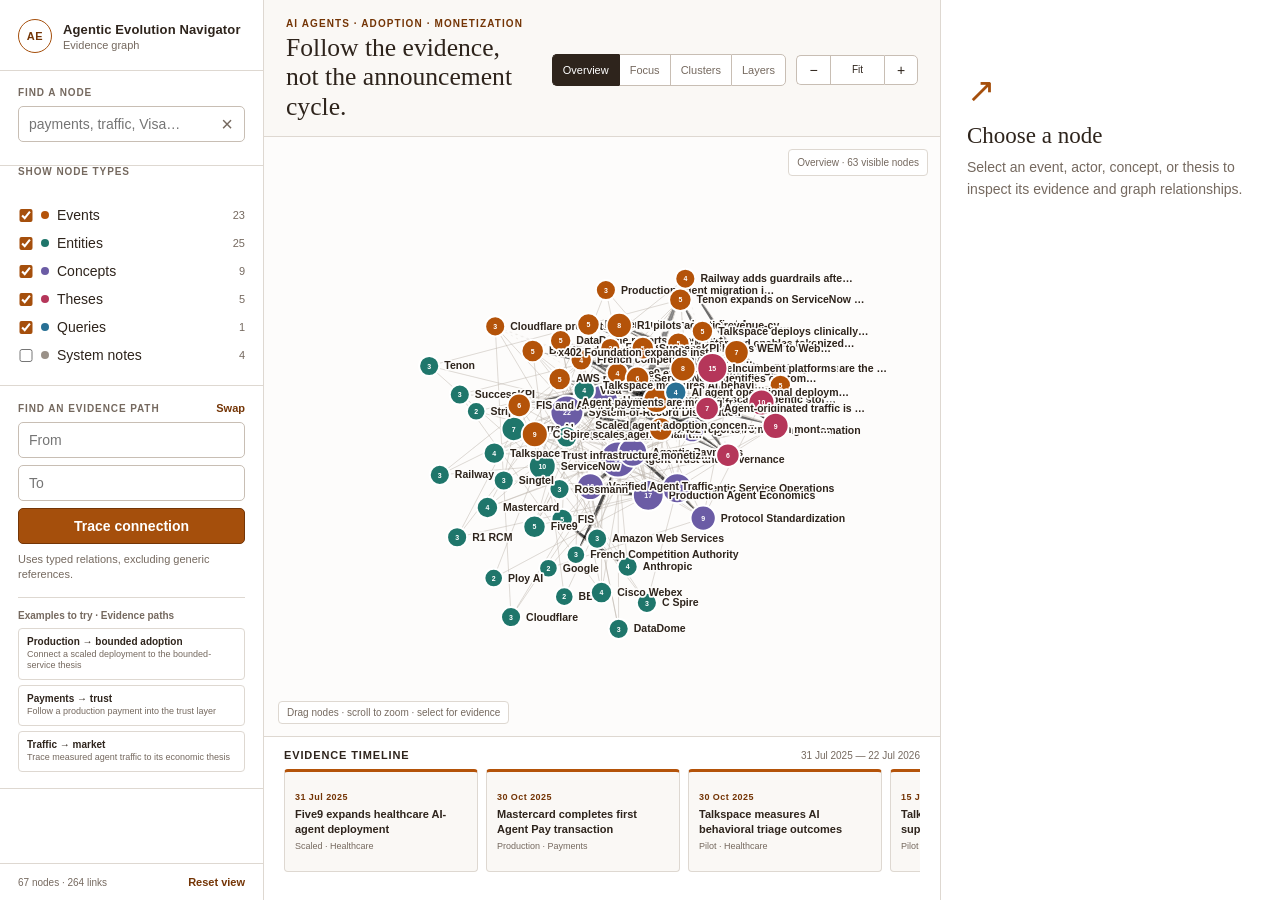
==== docs/index.html @ eee33705 "Fix graph navigation and layout guidance" ====
<!doctype html>
<html lang="en">
  <head>
    <meta charset="utf-8">
    <meta name="viewport" content="width=device-width, initial-scale=1">
    <meta name="description" content="Explore evidence, actors, use cases, and theses shaping the AI-agent economy.">
    <title>Agentic Evolution Navigator</title>
    <link rel="icon" href="data:image/svg+xml,%3Csvg xmlns='http://www.w3.org/2000/svg' viewBox='0 0 64 64'%3E%3Ccircle cx='32' cy='32' r='27' fill='%23faf8f5' stroke='%23a54f0c' stroke-width='4'/%3E%3Cpath d='M18 39 30 17h4l12 22h-7l-2-5H27l-2 5Zm12-11h5l-2.5-6Z' fill='%23743506'/%3E%3C/svg%3E">
    <link rel="stylesheet" href="styles.css?v=20260722-interactions">
  </head>
  <body>
    <a class="skip-link" href="#graph-panel">Skip to graph</a>
    <div class="app-shell">
      <aside class="sidebar" aria-label="Graph controls">
        <header class="brand">
          <div class="brand-mark" aria-hidden="true">AE</div>
          <div>
            <strong>Agentic Evolution Navigator</strong>
            <span>Evidence graph</span>
          </div>
        </header>

        <div class="control-block">
          <label for="search">Find a node</label>
          <div class="search-row">
            <input id="search" type="search" placeholder="payments, traffic, Visa…" autocomplete="off">
            <button id="clear-search" class="icon-button" type="button" aria-label="Clear search">×</button>
          </div>
          <div id="search-results" class="search-results" aria-live="polite"></div>
        </div>

        <fieldset class="control-block filter-list">
          <legend>Show node types</legend>
          <label><input type="checkbox" value="event" checked><span class="dot event"></span>Events <em id="count-event">0</em></label>
          <label><input type="checkbox" value="entity" checked><span class="dot entity"></span>Entities <em id="count-entity">0</em></label>
          <label><input type="checkbox" value="concept" checked><span class="dot concept"></span>Concepts <em id="count-concept">0</em></label>
          <label><input type="checkbox" value="thesis" checked><span class="dot thesis"></span>Theses <em id="count-thesis">0</em></label>
          <label><input type="checkbox" value="query" checked><span class="dot query"></span>Queries <em id="count-query">0</em></label>
          <label><input type="checkbox" value="index" checked><span class="dot index"></span>Indexes <em id="count-index">0</em></label>
          <label><input type="checkbox" value="system"><span class="dot system"></span>System notes <em id="count-system">0</em></label>
        </fieldset>

        <div class="control-block path-controls">
          <div class="label-row">
            <span>Find an evidence path</span>
            <button id="swap-path" class="text-button" type="button">Swap</button>
          </div>
          <label class="sr-only" for="path-from">Path from</label>
          <input id="path-from" list="node-titles" placeholder="From">
          <label class="sr-only" for="path-to">Path to</label>
          <input id="path-to" list="node-titles" placeholder="To">
          <datalist id="node-titles"></datalist>
          <button id="find-path" class="primary-button" type="button">Trace connection</button>
          <p id="path-status" class="status-text" aria-live="polite">Uses typed relations, excluding generic references.</p>

          <div id="view-examples" class="example-paths" aria-label="Examples for the current graph view"></div>
        </div>

        <footer class="sidebar-footer">
          <span id="graph-stats">Loading graph…</span>
          <button id="reset-view" class="text-button" type="button">Reset view</button>
        </footer>
      </aside>

      <main id="graph-panel" class="graph-panel" tabindex="-1">
        <div class="graph-toolbar">
          <div>
            <p class="eyebrow">AI agents · adoption · monetization</p>
            <h1>Follow the evidence, not the announcement cycle.</h1>
          </div>
          <div class="display-controls">
            <div id="view-switcher" class="view-switcher" role="group" aria-label="Graph view">
              <button type="button" data-view="overview" aria-pressed="true">Overview</button>
              <button type="button" data-view="focus" aria-pressed="false">Focus</button>
              <button type="button" data-view="clusters" aria-pressed="false">Clusters</button>
              <button type="button" data-view="layers" aria-pressed="false">Layers</button>
            </div>
            <div class="toolbar-actions" aria-label="Graph zoom controls">
              <button id="zoom-out" class="tool-button" type="button" aria-label="Zoom out">−</button>
              <button id="zoom-reset" class="tool-button" type="button" aria-label="Fit visible graph">Fit</button>
              <button id="zoom-in" class="tool-button" type="button" aria-label="Zoom in">+</button>
            </div>
          </div>
        </div>

        <section class="canvas-wrap" aria-label="Interactive knowledge graph">
          <svg id="graph" role="group" aria-label="Interactive knowledge graph of AI-agent economy events and ideas">
            <g id="viewport">
              <g id="layout-guides" aria-hidden="true"></g>
              <g id="edges"></g>
              <g id="edge-labels" aria-hidden="true"></g>
              <g id="nodes"></g>
            </g>
          </svg>
          <div id="focus-controls" class="focus-controls" hidden>
            <button id="focus-back" type="button" disabled>Back</button>
            <div class="hop-switcher" role="group" aria-label="Focus depth">
              <button type="button" data-hops="1" aria-pressed="false">1 hop</button>
              <button type="button" data-hops="2" aria-pressed="true">2 hops</button>
            </div>
            <span id="focus-status" aria-live="polite"></span>
          </div>
          <div id="view-status" class="view-status" aria-live="polite">Overview · all visible nodes</div>
          <div id="empty-state" class="empty-state" hidden>No nodes match the current filters.</div>
          <div id="graph-key" class="graph-key">Drag nodes · scroll to zoom · select for evidence</div>
        </section>

        <section class="timeline" aria-labelledby="timeline-title">
          <div class="timeline-heading">
            <h2 id="timeline-title">Evidence timeline</h2>
            <span id="timeline-range"></span>
          </div>
          <div id="timeline-items" class="timeline-items"></div>
        </section>
      </main>

      <aside id="detail-panel" class="detail-panel" aria-label="Selected node details">
        <div id="detail-empty" class="detail-empty">
          <span class="detail-symbol" aria-hidden="true">↗</span>
          <h2>Choose a node</h2>
          <p>Select an event, actor, concept, or thesis to inspect its evidence and graph relationships.</p>
        </div>
        <article id="detail-content" hidden></article>
      </aside>
    </div>
    <script src="graph-layouts.js?v=20260722-interactions"></script>
    <script src="app.js?v=20260722-interactions"></script>
  </body>
</html>
---- docs/styles.css ----
:root {
  color-scheme: light;
  --paper: #faf8f5;
  --surface: #ffffff;
  --ink: #2e241c;
  --muted: #75695f;
  --line: #ded8d1;
  --line-strong: #c8beb4;
  --primary: #a54f0c;
  --primary-dark: #743506;
  --event: #b45309;
  --entity: #1f766b;
  --concept: #6b5ca5;
  --thesis: #b5365a;
  --index: #536271;
  --system: #9a9188;
  --query: #287095;
  --focus: #0c7c6d;
  --sidebar: 264px;
  --detail: 340px;
}

* { box-sizing: border-box; }

html, body { height: 100%; }

body {
  margin: 0;
  overflow: hidden;
  background: var(--paper);
  color: var(--ink);
  font-family: "Avenir Next", "Helvetica Neue", Helvetica, sans-serif;
  font-size: 14px;
}

button, input { font: inherit; }

button { color: inherit; }

button:focus-visible, input:focus-visible, [tabindex]:focus-visible {
  outline: 2px solid var(--focus);
  outline-offset: 2px;
}

.skip-link {
  position: fixed;
  left: 12px;
  top: -60px;
  z-index: 20;
  padding: 8px 12px;
  background: var(--ink);
  color: white;
}

.skip-link:focus { top: 12px; }

.app-shell {
  display: grid;
  grid-template-columns: var(--sidebar) minmax(440px, 1fr) var(--detail);
  height: 100vh;
}

.sidebar, .detail-panel {
  min-height: 0;
  background: var(--surface);
  z-index: 2;
}

.sidebar {
  display: flex;
  flex-direction: column;
  overflow-y: auto;
  border-right: 1px solid var(--line);
}

.brand {
  display: flex;
  gap: 11px;
  align-items: center;
  padding: 19px 18px 17px;
  border-bottom: 1px solid var(--line);
}

.brand-mark {
  display: grid;
  place-items: center;
  width: 34px;
  height: 34px;
  border: 1px solid var(--primary);
  border-radius: 50%;
  color: var(--primary-dark);
  font-size: 11px;
  font-weight: 700;
  letter-spacing: .06em;
}

.brand strong, .brand span { display: block; }
.brand strong { font-size: 13px; letter-spacing: .01em; }
.brand span { margin-top: 2px; color: var(--muted); font-size: 11px; }

.control-block {
  padding: 16px 18px;
  border: 0;
  border-bottom: 1px solid var(--line);
  margin: 0;
}

.control-block > label:first-child,
.control-block legend,
.label-row > span {
  display: block;
  padding: 0;
  margin-bottom: 8px;
  color: var(--muted);
  font-size: 10px;
  font-weight: 700;
  letter-spacing: .09em;
  text-transform: uppercase;
}

.search-row { display: flex; position: relative; }

input[type="search"], .path-controls input {
  width: 100%;
  border: 1px solid var(--line-strong);
  border-radius: 5px;
  background: #fff;
  color: var(--ink);
  padding: 9px 34px 9px 10px;
}

.path-controls input { margin-bottom: 7px; padding-right: 10px; }

.icon-button {
  position: absolute;
  right: 2px;
  top: 2px;
  width: 32px;
  height: 32px;
  border: 0;
  background: transparent;
  color: var(--muted);
  font-size: 20px;
  cursor: pointer;
}

.search-results {
  max-height: 142px;
  overflow: auto;
  margin-top: 7px;
}

.search-result {
  display: block;
  width: 100%;
  padding: 7px 6px;
  border: 0;
  border-bottom: 1px solid #eee9e3;
  background: transparent;
  text-align: left;
  cursor: pointer;
}

.search-result:hover { background: var(--paper); }
.search-result small { display: block; margin-top: 1px; color: var(--muted); text-transform: capitalize; }

.filter-list label {
  display: grid;
  grid-template-columns: 16px 9px 1fr auto;
  gap: 7px;
  align-items: center;
  padding: 6px 0;
  cursor: pointer;
}

.filter-list label[hidden] { display: none; }

.filter-list input { margin: 0; accent-color: var(--primary); }
.filter-list em { color: var(--muted); font-size: 11px; font-style: normal; }

.dot { width: 8px; height: 8px; border-radius: 50%; }
.dot.event { background: var(--event); }
.dot.entity { background: var(--entity); }
.dot.concept { background: var(--concept); }
.dot.thesis { background: var(--thesis); }
.dot.index { background: var(--index); }
.dot.system { background: var(--system); }
.dot.query { background: var(--query); }

.label-row { display: flex; align-items: baseline; justify-content: space-between; }
.label-row > span { margin-bottom: 8px; }

.text-button {
  padding: 0;
  border: 0;
  background: transparent;
  color: var(--primary-dark);
  font-size: 11px;
  font-weight: 600;
  cursor: pointer;
}

.primary-button {
  width: 100%;
  border: 1px solid var(--primary-dark);
  border-radius: 5px;
  background: var(--primary);
  color: #fff;
  padding: 9px 12px;
  font-weight: 650;
  cursor: pointer;
}

.primary-button:hover { background: var(--primary-dark); }
.status-text { margin: 8px 0 0; color: var(--muted); font-size: 11px; line-height: 1.4; }

.example-paths {
  display: grid;
  gap: 5px;
  margin-top: 14px;
  padding-top: 12px;
  border-top: 1px solid var(--line);
}

.example-paths > p {
  margin: 0 0 2px;
  color: var(--muted);
  font-size: 10px;
  font-weight: 600;
}

.example-paths button {
  padding: 7px 8px;
  border: 1px solid var(--line);
  border-radius: 4px;
  background: var(--surface);
  text-align: left;
  cursor: pointer;
}

.example-paths button:hover { border-color: var(--primary); background: #fffaf4; }
.example-paths strong { display: block; font-size: 10px; }
.example-description { display: block; margin-top: 2px; color: var(--muted); font-size: 9px; line-height: 1.3; }

.sidebar-footer {
  display: flex;
  justify-content: space-between;
  align-items: center;
  gap: 8px;
  margin-top: auto;
  padding: 12px 18px;
  border-top: 1px solid var(--line);
  color: var(--muted);
  font-size: 10px;
}

.graph-panel {
  display: grid;
  grid-template-rows: auto minmax(0, 1fr) 164px;
  min-width: 0;
  min-height: 0;
}

.graph-toolbar {
  display: flex;
  justify-content: space-between;
  align-items: center;
  gap: 20px;
  padding: 18px 22px 15px;
  border-bottom: 1px solid var(--line);
  background: var(--paper);
}

.eyebrow {
  margin: 0 0 4px;
  color: var(--primary-dark);
  font-size: 10px;
  font-weight: 700;
  letter-spacing: .11em;
  text-transform: uppercase;
}

h1 { margin: 0; font-family: Georgia, "Times New Roman", serif; font-size: clamp(20px, 2vw, 29px); font-weight: 500; line-height: 1.15; }

.display-controls {
  display: flex;
  align-items: center;
  justify-content: flex-end;
  gap: 10px;
  flex-shrink: 0;
}

.view-switcher, .toolbar-actions, .hop-switcher {
  display: flex;
  flex-shrink: 0;
}

.view-switcher button, .hop-switcher button, .focus-controls > button {
  min-height: 32px;
  padding: 0 10px;
  border: 1px solid var(--line-strong);
  border-right: 0;
  background: var(--surface);
  color: var(--muted);
  font-size: 11px;
  cursor: pointer;
}

.view-switcher button:first-child, .hop-switcher button:first-child, .focus-controls > button:first-child {
  border-radius: 5px 0 0 5px;
}

.view-switcher button:last-child, .hop-switcher button:last-child, .focus-controls > button:last-child {
  border-right: 1px solid var(--line-strong);
  border-radius: 0 5px 5px 0;
}

.view-switcher button[aria-pressed="true"], .hop-switcher button[aria-pressed="true"] {
  background: var(--ink);
  border-color: var(--ink);
  color: #fff;
}

.view-switcher button[aria-pressed="true"] + button,
.hop-switcher button[aria-pressed="true"] + button {
  border-left-color: var(--ink);
}

.toolbar-actions { display: flex; flex-shrink: 0; }
.tool-button {
  min-width: 34px;
  height: 30px;
  border: 1px solid var(--line-strong);
  border-right: 0;
  background: var(--surface);
  cursor: pointer;
}
.tool-button:first-child { border-radius: 5px 0 0 5px; }
.tool-button:last-child { border-right: 1px solid var(--line-strong); border-radius: 0 5px 5px 0; }
#zoom-reset { min-width: 54px; font-size: 10px; }

.canvas-wrap { position: relative; min-height: 0; overflow: hidden; background: #fdfcfb; }

#graph { position: relative; width: 100%; height: 100%; cursor: grab; }
#graph:active { cursor: grabbing; }

.edge { stroke: #bdb5ac; stroke-width: 1; opacity: .47; vector-effect: non-scaling-stroke; }
.edge.reference { stroke-dasharray: 2 4; opacity: .18; }
.edge.path { stroke: var(--primary); stroke-width: 2.5; opacity: 1; }
.edge.focus-edge { stroke: #8d8176; stroke-width: 1.35; opacity: .78; }
.edge.focus-context-edge { opacity: .09; }
.edge.layer-edge { opacity: .07; }
.edge.layer-selected-edge { stroke: #8d8176; stroke-width: 1.4; opacity: .82; }
.edge.layer-context-edge { opacity: .045; }

.edge-label {
  display: none;
  fill: #65594f;
  font-size: calc(9px * var(--label-scale, 1));
  font-weight: 650;
  paint-order: stroke;
  stroke: #fdfcfb;
  stroke-linejoin: round;
  stroke-width: calc(4px * var(--label-scale, 1));
  text-anchor: middle;
  pointer-events: none;
}

.edge-label.visible { display: block; }

.node { cursor: pointer; }
.node circle { stroke: #fff; stroke-width: 2; vector-effect: non-scaling-stroke; transition: r .12s ease; }
.node:hover circle, .node.selected circle, .node:focus-visible circle { stroke: var(--ink); stroke-width: 2.5; }
.node.path circle { stroke: var(--primary-dark); stroke-width: 3; }
.node.dimmed { opacity: .15; }
.node.hidden, .edge.hidden { display: none; }
.node text { fill: var(--ink); font-size: 10px; font-weight: 600; paint-order: stroke; stroke: #fdfcfb; stroke-width: 3px; stroke-linejoin: round; pointer-events: auto; }
.node .node-title {
  font-size: calc(10.5px * var(--label-scale, 1));
  stroke-width: calc(3.5px * var(--label-scale, 1));
  pointer-events: bounding-box;
}
.node:hover .node-title, .node.selected .node-title, .node:focus-visible .node-title { font-weight: 750; }
.node.label-collapsed .node-title { display: none; }
.node.label-collapsed:hover .node-title,
.node.label-collapsed.label-peek .node-title,
.node.label-collapsed.selected .node-title,
.node.label-collapsed:focus-visible .node-title { display: block; }
.node .node-count {
  fill: #fff;
  font-size: 7px;
  font-weight: 750;
  stroke: none;
  text-anchor: middle;
  pointer-events: all;
}

.node.focus-hub circle { stroke: var(--ink); stroke-width: 3.5; }
.node.focus-level-2 { opacity: .9; }

.cluster-boundary {
  fill: #f7f3ee;
  fill-opacity: .64;
  stroke: #d9d0c7;
  stroke-dasharray: 3 5;
  stroke-width: 1;
  vector-effect: non-scaling-stroke;
}

.cluster-label, .layer-label {
  fill: #65594f;
  font-size: calc(10px * var(--label-scale, 1));
  font-weight: 700;
  text-anchor: middle;
  pointer-events: none;
}

.cluster-label-count {
  fill: var(--muted);
  font-size: calc(8px * var(--label-scale, 1));
  font-weight: 500;
}

.layer-rule {
  stroke: #ddd5cd;
  stroke-dasharray: 3 6;
  stroke-width: 1;
  vector-effect: non-scaling-stroke;
}

.focus-controls {
  position: absolute;
  top: 12px;
  left: 12px;
  z-index: 3;
  display: flex;
  align-items: center;
  gap: 8px;
  padding: 6px;
  border: 1px solid var(--line);
  border-radius: 5px;
  background: rgba(255,255,255,.94);
}

.focus-controls[hidden] { display: none; }
.focus-controls > button {
  border-right: 1px solid var(--line-strong);
  border-radius: 4px;
}
.focus-controls > button:disabled { cursor: default; opacity: .42; }
.focus-controls span { max-width: 310px; color: var(--muted); font-size: 10px; line-height: 1.3; }

.view-status {
  position: absolute;
  top: 12px;
  right: 12px;
  z-index: 2;
  max-width: 290px;
  padding: 6px 8px;
  border: 1px solid var(--line);
  border-radius: 4px;
  background: rgba(255,255,255,.9);
  color: var(--muted);
  font-size: 10px;
  line-height: 1.3;
  text-align: right;
}

.view-status[hidden] {
  display: none;
}

.graph-key {
  position: absolute;
  left: 14px;
  bottom: 12px;
  padding: 5px 8px;
  border: 1px solid var(--line);
  border-radius: 4px;
  background: rgba(255,255,255,.9);
  color: var(--muted);
  font-size: 10px;
}

.empty-state { position: absolute; inset: 0; display: grid; place-items: center; color: var(--muted); }
.empty-state[hidden] { display: none; }

.timeline { min-width: 0; padding: 12px 20px 15px; border-top: 1px solid var(--line); background: var(--surface); }
.timeline-heading { display: flex; justify-content: space-between; align-items: baseline; margin-bottom: 8px; }
.timeline h2 { margin: 0; font-size: 11px; letter-spacing: .08em; text-transform: uppercase; }
.timeline-heading span { color: var(--muted); font-size: 10px; }
.timeline-items { display: flex; gap: 8px; overflow-x: auto; padding-bottom: 6px; scroll-snap-type: x proximity; }
.timeline-item {
  flex: 0 0 194px;
  min-height: 103px;
  padding: 9px 10px;
  border: 1px solid var(--line);
  border-top: 3px solid var(--event);
  border-radius: 4px;
  background: var(--paper);
  text-align: left;
  cursor: pointer;
  scroll-snap-align: start;
}
.timeline-item:hover, .timeline-item.selected { border-color: var(--primary); background: #fffaf4; }
.timeline-item time { display: block; color: var(--primary-dark); font-size: 9px; font-weight: 700; letter-spacing: .05em; }
.timeline-item strong { display: block; margin-top: 5px; font-size: 11px; line-height: 1.3; }
.timeline-item span { display: block; margin-top: 5px; color: var(--muted); font-size: 9px; text-transform: capitalize; }

.detail-panel { overflow-y: auto; border-left: 1px solid var(--line); }
.detail-empty { padding: 70px 26px; }
.detail-symbol { color: var(--primary); font-family: Georgia, serif; font-size: 34px; }
.detail-empty h2 { margin: 13px 0 7px; font-family: Georgia, serif; font-size: 23px; font-weight: 500; }
.detail-empty p { margin: 0; color: var(--muted); line-height: 1.6; }

#detail-content { padding: 22px 23px 30px; }
.type-badge { display: inline-flex; align-items: center; gap: 6px; color: var(--muted); font-size: 10px; font-weight: 700; letter-spacing: .08em; text-transform: uppercase; }
.detail-title { margin: 10px 0 10px; font-family: Georgia, serif; font-size: 25px; font-weight: 500; line-height: 1.18; }
.connection-summary { margin: -3px 0 11px; color: var(--primary-dark); font-size: 10px; font-weight: 650; }
.detail-summary { margin: 0; color: #51473e; line-height: 1.62; }
.meta-grid { display: grid; grid-template-columns: 1fr 1fr; gap: 1px; margin: 18px 0; border: 1px solid var(--line); background: var(--line); }
.meta-item { min-width: 0; padding: 9px; background: var(--surface); }
.meta-item dt { color: var(--muted); font-size: 9px; letter-spacing: .06em; text-transform: uppercase; }
.meta-item dd { overflow-wrap: anywhere; margin: 3px 0 0; font-size: 11px; text-transform: capitalize; }
.detail-section { margin-top: 21px; }
.detail-section h3 { margin: 0 0 8px; font-size: 10px; letter-spacing: .09em; text-transform: uppercase; }
.relation-list, .evidence-list { margin: 0; padding: 0; list-style: none; }
.relation-list li { margin-bottom: 5px; }
.relation-button { width: 100%; padding: 7px 8px; border: 1px solid var(--line); border-radius: 4px; background: var(--paper); text-align: left; cursor: pointer; }
.relation-button:hover { border-color: var(--primary); }
.relation-button small { color: var(--muted); }
.evidence-list li { margin-bottom: 9px; }
.evidence-list a { color: var(--primary-dark); line-height: 1.4; text-decoration-thickness: 1px; text-underline-offset: 2px; }
.note-path { margin-top: 21px; padding-top: 12px; border-top: 1px solid var(--line); color: var(--muted); font-family: ui-monospace, SFMono-Regular, Menlo, monospace; font-size: 9px; overflow-wrap: anywhere; }

.sr-only { position: absolute !important; width: 1px; height: 1px; padding: 0; margin: -1px; overflow: hidden; clip: rect(0,0,0,0); white-space: nowrap; border: 0; }

@media (max-width: 1050px) {
  :root { --sidebar: 232px; --detail: 292px; }
  .control-block { padding-left: 14px; padding-right: 14px; }
  .brand { padding-left: 14px; }
  .graph-toolbar { align-items: flex-start; }
  .display-controls { flex-direction: column-reverse; align-items: flex-end; }
}

@media (max-width: 800px) {
  body { overflow: auto; }
  .app-shell { display: block; height: auto; }
  .sidebar { border-right: 0; }
  .brand { position: sticky; top: 0; z-index: 5; background: var(--surface); }
  .control-block { display: none; }
  .control-block:first-of-type { display: block; }
  .path-controls { display: block; }
  .sidebar-footer { margin: 0; }
  .graph-panel { grid-template-rows: auto 64vh 162px; }
  .graph-toolbar { align-items: flex-start; flex-direction: column; gap: 12px; }
  .graph-toolbar h1 { max-width: 500px; }
  .display-controls { width: 100%; flex-direction: row; align-items: center; justify-content: space-between; }
  .view-switcher { display: grid; grid-template-columns: 1fr 1fr; width: min(100%, 320px); }
  .view-switcher button { min-height: 44px; border: 1px solid var(--line-strong); border-radius: 0; }
  .view-switcher button:nth-child(1) { border-radius: 5px 0 0 0; }
  .view-switcher button:nth-child(2) { border-radius: 0 5px 0 0; }
  .view-switcher button:nth-child(3) { border-radius: 0 0 0 5px; }
  .view-switcher button:nth-child(4) { border-radius: 0 0 5px 0; }
  .toolbar-actions .tool-button { min-width: 44px; height: 44px; }
  .focus-controls { top: 10px; left: 10px; right: 10px; flex-wrap: wrap; }
  .focus-controls button { min-height: 40px; }
  .focus-controls span { flex: 1 0 100%; max-width: none; }
  .view-status { top: auto; right: 10px; bottom: 44px; max-width: 230px; }
  .detail-panel { min-height: 360px; border-left: 0; border-top: 1px solid var(--line); }
}

@media (max-width: 520px) {
  .display-controls { flex-direction: column; align-items: stretch; }
  .view-switcher { width: 100%; }
  .toolbar-actions { align-self: flex-end; }
}

@media (prefers-reduced-motion: reduce) {
  *, *::before, *::after { scroll-behavior: auto !important; transition: none !important; }
}
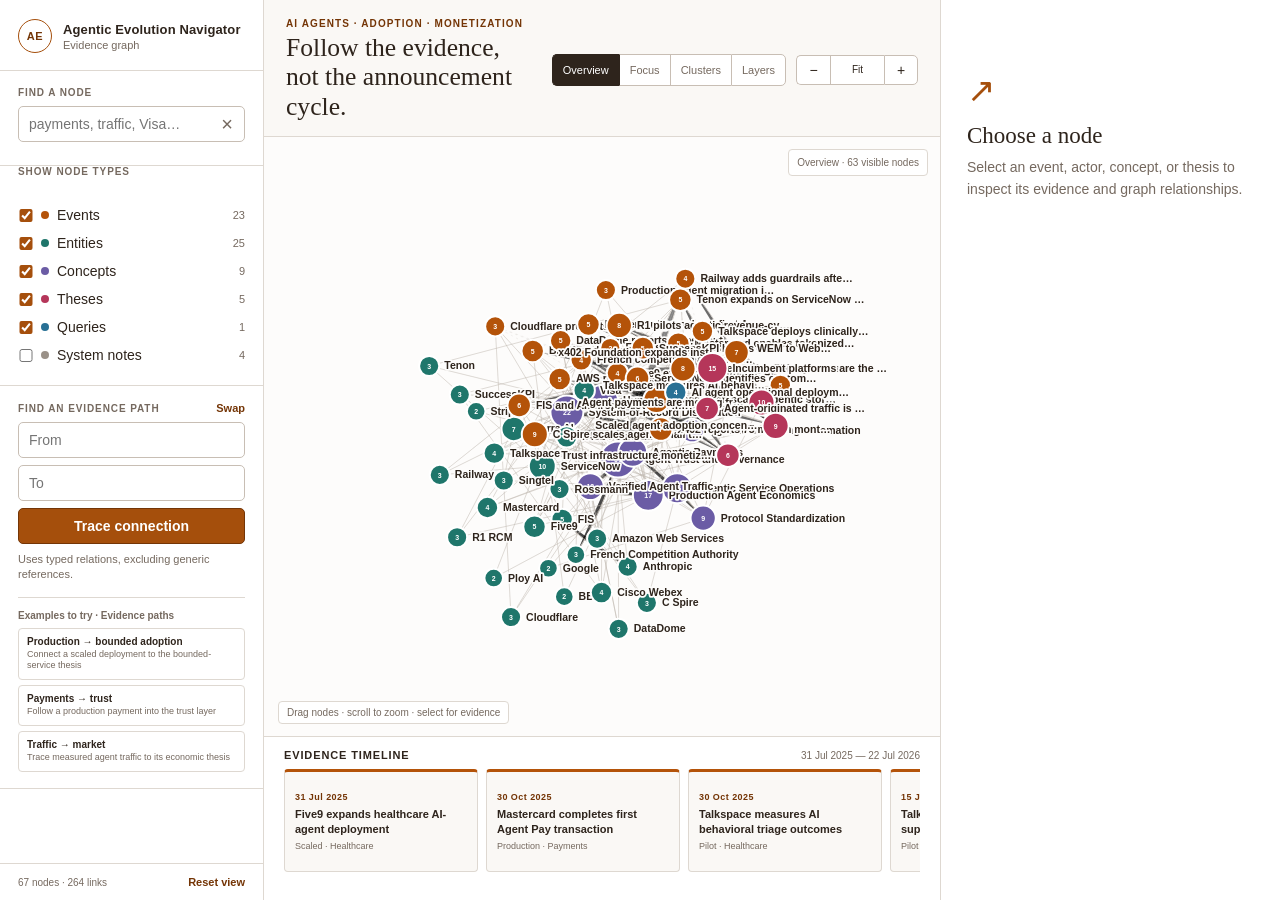
==== commit f4db117f: "Fix focus selection and path highlighting" ====
--- a/docs/index.html
+++ b/docs/index.html
@@ -6,7 +6,7 @@
     <meta name="description" content="Explore evidence, actors, use cases, and theses shaping the AI-agent economy.">
     <title>Agentic Evolution Navigator</title>
     <link rel="icon" href="data:image/svg+xml,%3Csvg xmlns='http://www.w3.org/2000/svg' viewBox='0 0 64 64'%3E%3Ccircle cx='32' cy='32' r='27' fill='%23faf8f5' stroke='%23a54f0c' stroke-width='4'/%3E%3Cpath d='M18 39 30 17h4l12 22h-7l-2-5H27l-2 5Zm12-11h5l-2.5-6Z' fill='%23743506'/%3E%3C/svg%3E">
-    <link rel="stylesheet" href="styles.css?v=20260722-interactions">
+    <link rel="stylesheet" href="styles.css?v=20260722-path-focus">
   </head>
   <body>
     <a class="skip-link" href="#graph-panel">Skip to graph</a>
@@ -123,7 +123,7 @@
         <article id="detail-content" hidden></article>
       </aside>
     </div>
-    <script src="graph-layouts.js?v=20260722-interactions"></script>
-    <script src="app.js?v=20260722-interactions"></script>
+    <script src="graph-layouts.js?v=20260722-path-focus"></script>
+    <script src="app.js?v=20260722-path-focus"></script>
   </body>
 </html>
--- a/docs/styles.css
+++ b/docs/styles.css
@@ -347,6 +347,7 @@
 .edge { stroke: #bdb5ac; stroke-width: 1; opacity: .47; vector-effect: non-scaling-stroke; }
 .edge.reference { stroke-dasharray: 2 4; opacity: .18; }
 .edge.path { stroke: var(--primary); stroke-width: 2.5; opacity: 1; }
+.edge.dimmed { opacity: .025 !important; }
 .edge.focus-edge { stroke: #8d8176; stroke-width: 1.35; opacity: .78; }
 .edge.focus-context-edge { opacity: .09; }
 .edge.layer-edge { opacity: .07; }
@@ -367,6 +368,7 @@
 }
 
 .edge-label.visible { display: block; }
+.edge-label.dimmed { opacity: .08; }
 
 .node { cursor: pointer; }
 .node circle { stroke: #fff; stroke-width: 2; vector-effect: non-scaling-stroke; transition: r .12s ease; }
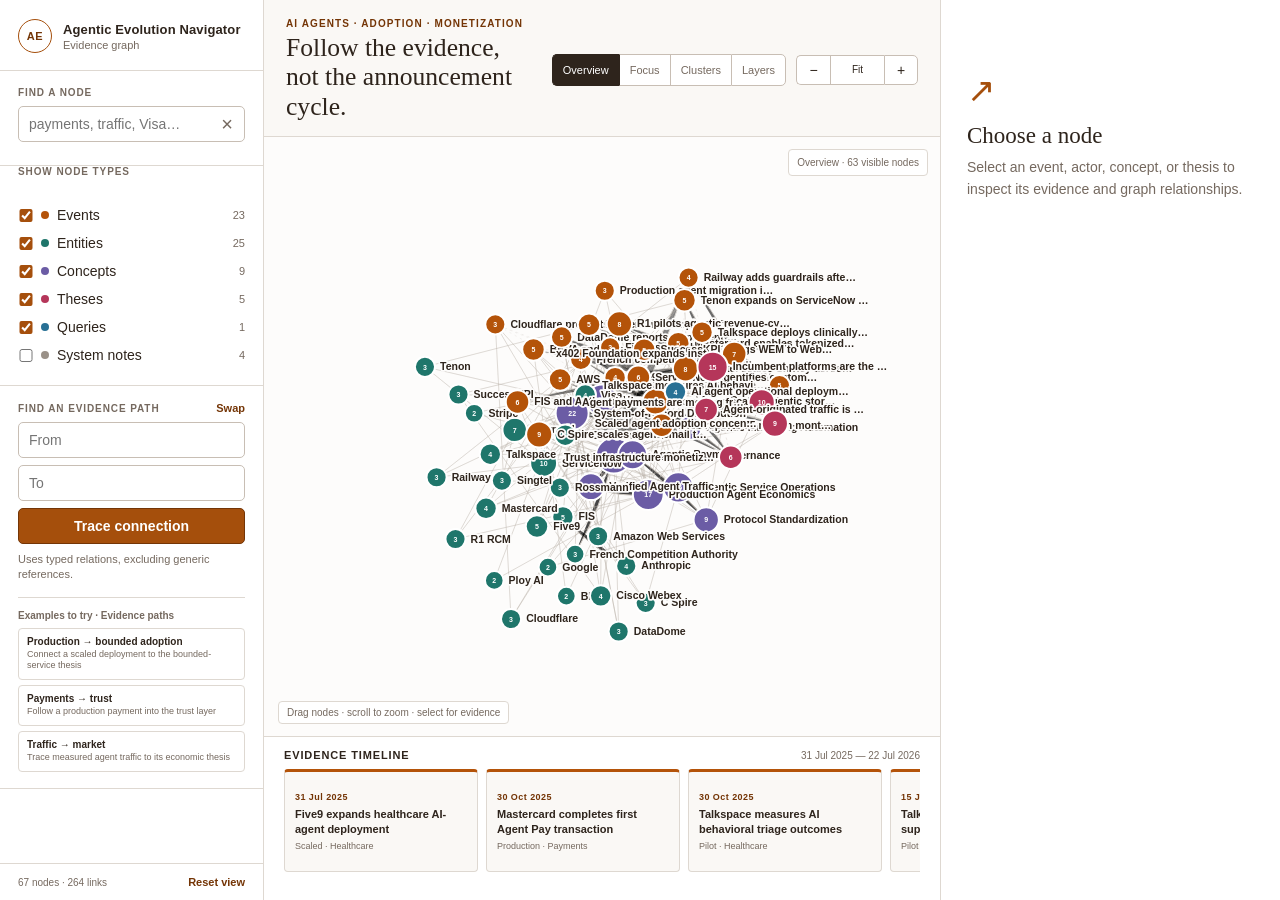
==== commit 48436764: "Refactor graph interaction hot paths" ====
--- a/docs/index.html
+++ b/docs/index.html
@@ -6,7 +6,7 @@
     <meta name="description" content="Explore evidence, actors, use cases, and theses shaping the AI-agent economy.">
     <title>Agentic Evolution Navigator</title>
     <link rel="icon" href="data:image/svg+xml,%3Csvg xmlns='http://www.w3.org/2000/svg' viewBox='0 0 64 64'%3E%3Ccircle cx='32' cy='32' r='27' fill='%23faf8f5' stroke='%23a54f0c' stroke-width='4'/%3E%3Cpath d='M18 39 30 17h4l12 22h-7l-2-5H27l-2 5Zm12-11h5l-2.5-6Z' fill='%23743506'/%3E%3C/svg%3E">
-    <link rel="stylesheet" href="styles.css?v=20260722-path-focus">
+    <link rel="stylesheet" href="styles.css?v=20260722-refactor">
   </head>
   <body>
     <a class="skip-link" href="#graph-panel">Skip to graph</a>
@@ -123,7 +123,7 @@
         <article id="detail-content" hidden></article>
       </aside>
     </div>
-    <script src="graph-layouts.js?v=20260722-path-focus"></script>
-    <script src="app.js?v=20260722-path-focus"></script>
+    <script src="graph-layouts.js?v=20260722-refactor"></script>
+    <script src="app.js?v=20260722-refactor"></script>
   </body>
 </html>
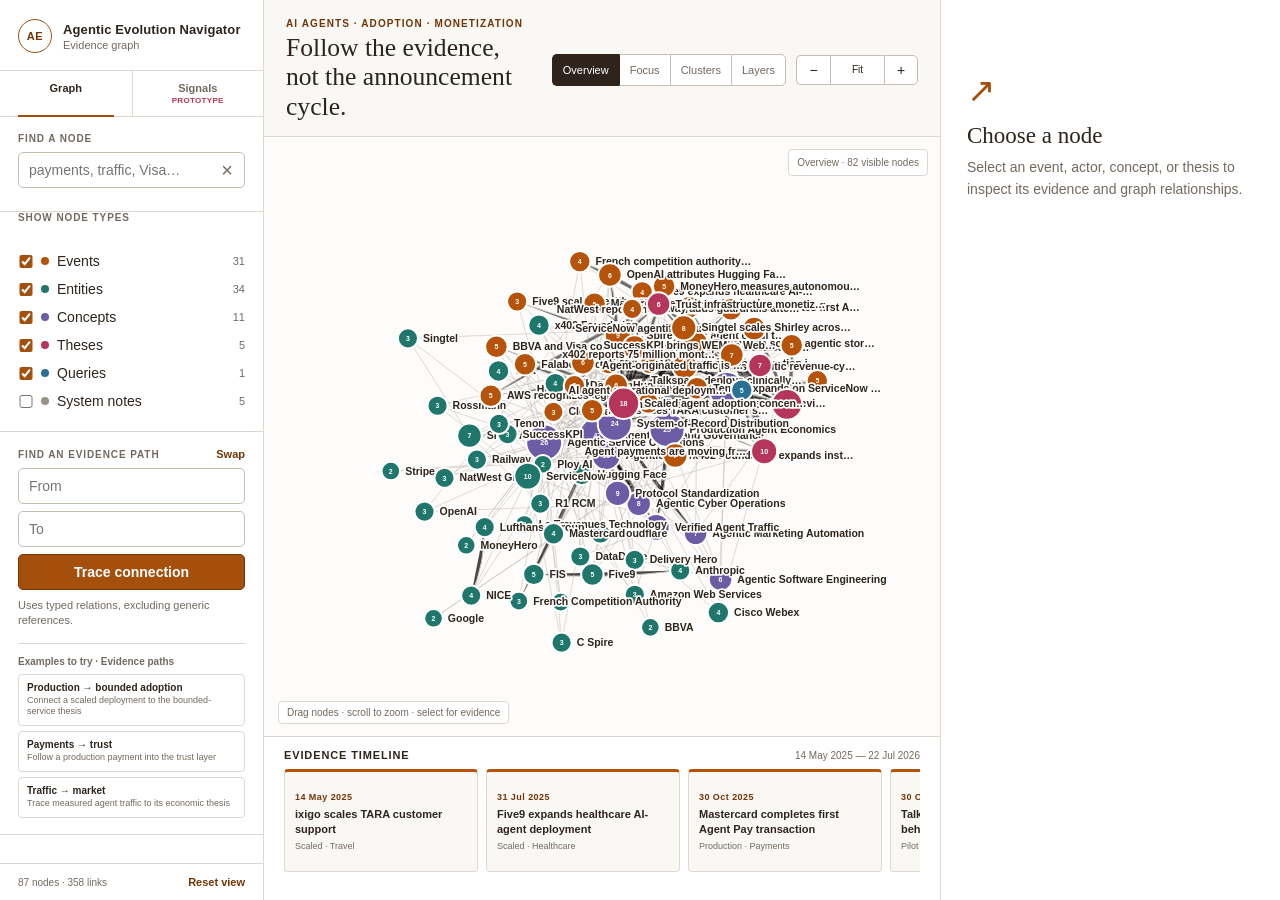
==== commit df4bb350: "Add agentic traffic Signals prototype" ====
--- a/docs/index.html
+++ b/docs/index.html
@@ -6,7 +6,7 @@
     <meta name="description" content="Explore evidence, actors, use cases, and theses shaping the AI-agent economy.">
     <title>Agentic Evolution Navigator</title>
     <link rel="icon" href="data:image/svg+xml,%3Csvg xmlns='http://www.w3.org/2000/svg' viewBox='0 0 64 64'%3E%3Ccircle cx='32' cy='32' r='27' fill='%23faf8f5' stroke='%23a54f0c' stroke-width='4'/%3E%3Cpath d='M18 39 30 17h4l12 22h-7l-2-5H27l-2 5Zm12-11h5l-2.5-6Z' fill='%23743506'/%3E%3C/svg%3E">
-    <link rel="stylesheet" href="styles.css?v=20260722-refactor">
+    <link rel="stylesheet" href="styles.css?v=20260724-signals">
   </head>
   <body>
     <a class="skip-link" href="#graph-panel">Skip to graph</a>
@@ -19,6 +19,11 @@
             <span>Evidence graph</span>
           </div>
         </header>
+
+        <nav class="site-nav" aria-label="Navigator views">
+          <a href="./" aria-current="page">Graph</a>
+          <a href="signals/">Signals <span>Prototype</span></a>
+        </nav>
 
         <div class="control-block">
           <label for="search">Find a node</label>
@@ -124,6 +129,6 @@
       </aside>
     </div>
     <script src="graph-layouts.js?v=20260722-refactor"></script>
-    <script src="app.js?v=20260722-refactor"></script>
+    <script src="app.js?v=20260724-signals"></script>
   </body>
 </html>
--- a/docs/styles.css
+++ b/docs/styles.css
@@ -98,6 +98,44 @@
 .brand strong { font-size: 13px; letter-spacing: .01em; }
 .brand span { margin-top: 2px; color: var(--muted); font-size: 11px; }
 
+.site-nav {
+  display: grid;
+  grid-template-columns: 1fr 1fr;
+  border-bottom: 1px solid var(--line);
+}
+
+.site-nav a {
+  position: relative;
+  padding: 11px 18px;
+  color: var(--muted);
+  font-size: 11px;
+  font-weight: 650;
+  text-align: center;
+  text-decoration: none;
+}
+
+.site-nav a + a { border-left: 1px solid var(--line); }
+.site-nav a:hover { background: var(--paper); color: var(--ink); }
+.site-nav a[aria-current="page"] { color: var(--ink); }
+.site-nav a[aria-current="page"]::after {
+  position: absolute;
+  right: 18px;
+  bottom: -1px;
+  left: 18px;
+  height: 2px;
+  background: var(--primary);
+  content: "";
+}
+.site-nav span {
+  display: block;
+  margin-top: 2px;
+  color: var(--thesis);
+  font-size: 8px;
+  font-weight: 700;
+  letter-spacing: .04em;
+  text-transform: uppercase;
+}
+
 .control-block {
   padding: 16px 18px;
   border: 0;
@@ -550,6 +588,7 @@
   .app-shell { display: block; height: auto; }
   .sidebar { border-right: 0; }
   .brand { position: sticky; top: 0; z-index: 5; background: var(--surface); }
+  .site-nav { position: sticky; top: 71px; z-index: 5; background: var(--surface); }
   .control-block { display: none; }
   .control-block:first-of-type { display: block; }
   .path-controls { display: block; }
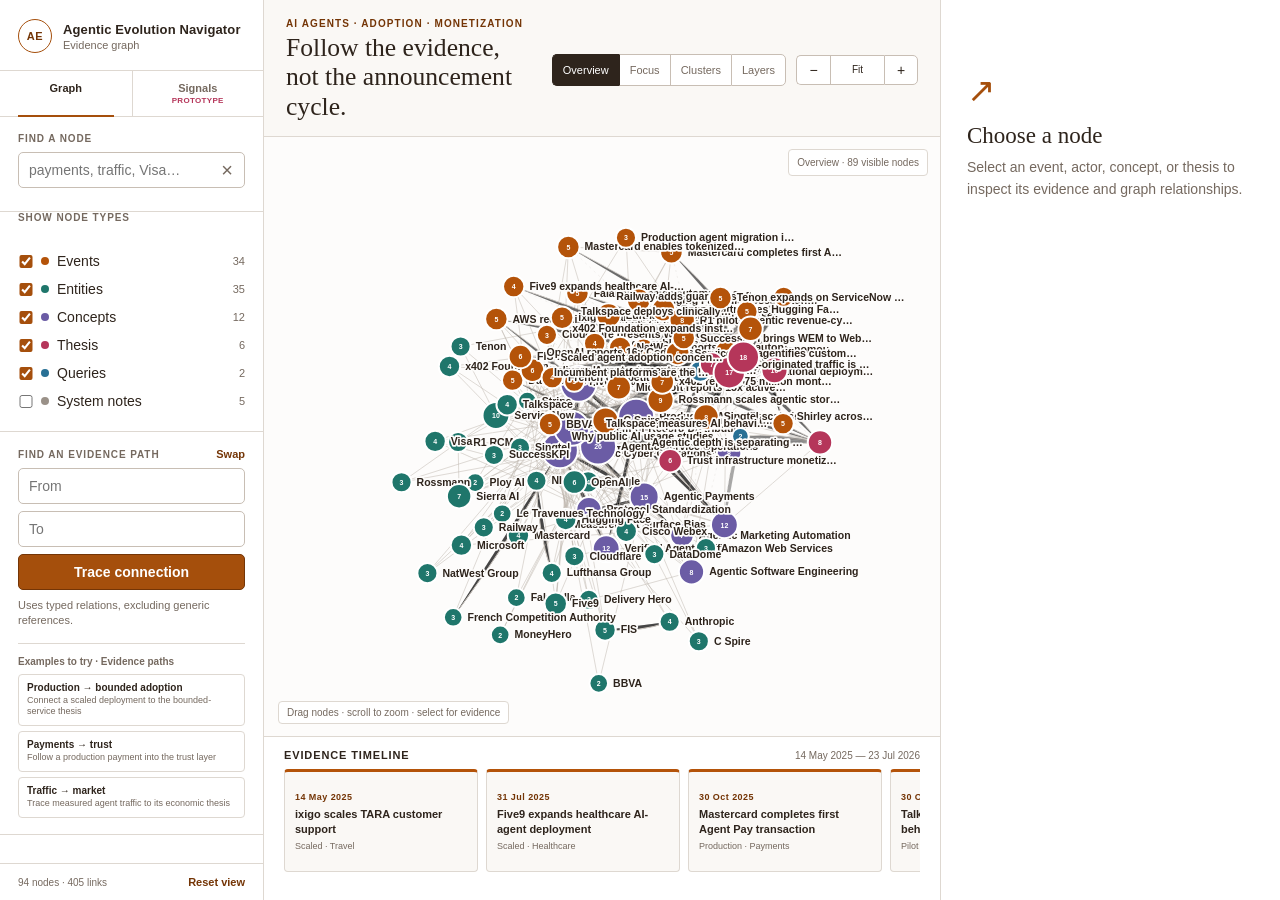
==== commit e2fca39f: "Add ATLAS evidence and measurement ontology" ====
--- a/docs/index.html
+++ b/docs/index.html
@@ -39,7 +39,7 @@
           <label><input type="checkbox" value="event" checked><span class="dot event"></span>Events <em id="count-event">0</em></label>
           <label><input type="checkbox" value="entity" checked><span class="dot entity"></span>Entities <em id="count-entity">0</em></label>
           <label><input type="checkbox" value="concept" checked><span class="dot concept"></span>Concepts <em id="count-concept">0</em></label>
-          <label><input type="checkbox" value="thesis" checked><span class="dot thesis"></span>Theses <em id="count-thesis">0</em></label>
+          <label><input type="checkbox" value="thesis" checked><span class="dot thesis"></span>Thesis <em id="count-thesis">0</em></label>
           <label><input type="checkbox" value="query" checked><span class="dot query"></span>Queries <em id="count-query">0</em></label>
           <label><input type="checkbox" value="index" checked><span class="dot index"></span>Indexes <em id="count-index">0</em></label>
           <label><input type="checkbox" value="system"><span class="dot system"></span>System notes <em id="count-system">0</em></label>
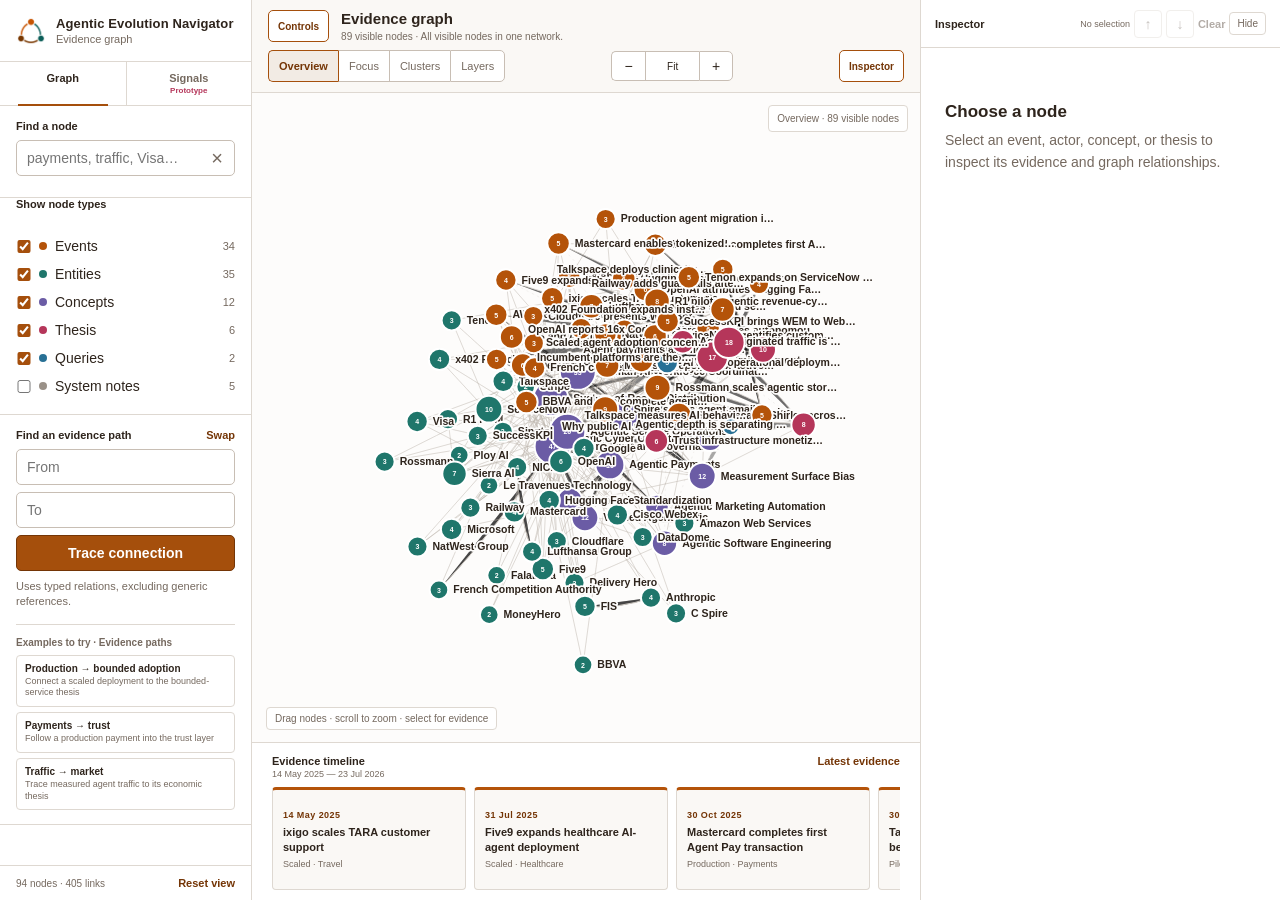
==== commit 438fed4f: "Refine graph navigation and branding" ====
--- a/docs/index.html
+++ b/docs/index.html
@@ -6,14 +6,14 @@
     <meta name="description" content="Explore evidence, actors, use cases, and theses shaping the AI-agent economy.">
     <title>Agentic Evolution Navigator</title>
     <link rel="icon" href="data:image/svg+xml,%3Csvg xmlns='http://www.w3.org/2000/svg' viewBox='0 0 64 64'%3E%3Ccircle cx='32' cy='32' r='27' fill='%23faf8f5' stroke='%23a54f0c' stroke-width='4'/%3E%3Cpath d='M18 39 30 17h4l12 22h-7l-2-5H27l-2 5Zm12-11h5l-2.5-6Z' fill='%23743506'/%3E%3C/svg%3E">
-    <link rel="stylesheet" href="styles.css?v=20260724-signals">
+    <link rel="stylesheet" href="styles.css?v=20260725-logo">
   </head>
   <body>
     <a class="skip-link" href="#graph-panel">Skip to graph</a>
     <div class="app-shell">
-      <aside class="sidebar" aria-label="Graph controls">
+      <aside id="graph-controls" class="sidebar" aria-label="Graph controls">
         <header class="brand">
-          <div class="brand-mark" aria-hidden="true">AE</div>
+          <img class="brand-logo" src="assets/agentic-evolution-logo.png?v=20260725" alt="" aria-hidden="true">
           <div>
             <strong>Agentic Evolution Navigator</strong>
             <span>Evidence graph</span>
@@ -28,7 +28,7 @@
         <div class="control-block">
           <label for="search">Find a node</label>
           <div class="search-row">
-            <input id="search" type="search" placeholder="payments, traffic, Visa…" autocomplete="off">
+            <input id="search" type="search" placeholder="payments, traffic, Visa…" autocomplete="off" title="Keyboard shortcut: /">
             <button id="clear-search" class="icon-button" type="button" aria-label="Clear search">×</button>
           </div>
           <div id="search-results" class="search-results" aria-live="polite"></div>
@@ -69,22 +69,26 @@
 
       <main id="graph-panel" class="graph-panel" tabindex="-1">
         <div class="graph-toolbar">
-          <div>
-            <p class="eyebrow">AI agents · adoption · monetization</p>
-            <h1>Follow the evidence, not the announcement cycle.</h1>
+          <div class="workspace-heading">
+            <button id="toggle-sidebar" class="panel-toggle" type="button" aria-pressed="true" aria-controls="graph-controls">Controls</button>
+            <div>
+              <h1>Evidence graph</h1>
+              <p id="workspace-context">Loading graph…</p>
+            </div>
           </div>
           <div class="display-controls">
             <div id="view-switcher" class="view-switcher" role="group" aria-label="Graph view">
-              <button type="button" data-view="overview" aria-pressed="true">Overview</button>
-              <button type="button" data-view="focus" aria-pressed="false">Focus</button>
-              <button type="button" data-view="clusters" aria-pressed="false">Clusters</button>
-              <button type="button" data-view="layers" aria-pressed="false">Layers</button>
+              <button type="button" data-view="overview" aria-pressed="true" title="Keyboard shortcut: 1">Overview</button>
+              <button type="button" data-view="focus" aria-pressed="false" title="Keyboard shortcut: 2">Focus</button>
+              <button type="button" data-view="clusters" aria-pressed="false" title="Keyboard shortcut: 3">Clusters</button>
+              <button type="button" data-view="layers" aria-pressed="false" title="Keyboard shortcut: 4">Layers</button>
             </div>
             <div class="toolbar-actions" aria-label="Graph zoom controls">
               <button id="zoom-out" class="tool-button" type="button" aria-label="Zoom out">−</button>
               <button id="zoom-reset" class="tool-button" type="button" aria-label="Fit visible graph">Fit</button>
               <button id="zoom-in" class="tool-button" type="button" aria-label="Zoom in">+</button>
             </div>
+            <button id="toggle-detail" class="panel-toggle" type="button" aria-pressed="true" aria-controls="detail-panel">Inspector</button>
           </div>
         </div>
 
@@ -112,16 +116,28 @@
 
         <section class="timeline" aria-labelledby="timeline-title">
           <div class="timeline-heading">
-            <h2 id="timeline-title">Evidence timeline</h2>
-            <span id="timeline-range"></span>
+            <div>
+              <h2 id="timeline-title">Evidence timeline</h2>
+              <span id="timeline-range"></span>
+            </div>
+            <button id="timeline-latest" class="text-button" type="button">Latest evidence</button>
           </div>
           <div id="timeline-items" class="timeline-items"></div>
         </section>
       </main>
 
       <aside id="detail-panel" class="detail-panel" aria-label="Selected node details">
+        <header class="inspector-header">
+          <strong>Inspector</strong>
+          <div class="inspector-actions">
+            <span id="inspector-position" class="inspector-position" aria-live="polite">No selection</span>
+            <button id="node-up" class="icon-button compact" type="button" aria-label="Select previous visible node" title="Previous visible node" disabled>↑</button>
+            <button id="node-down" class="icon-button compact" type="button" aria-label="Select next visible node" title="Next visible node" disabled>↓</button>
+            <button id="clear-selection" class="text-button" type="button" disabled>Clear</button>
+            <button id="collapse-detail" class="panel-dismiss" type="button">Hide</button>
+          </div>
+        </header>
         <div id="detail-empty" class="detail-empty">
-          <span class="detail-symbol" aria-hidden="true">↗</span>
           <h2>Choose a node</h2>
           <p>Select an event, actor, concept, or thesis to inspect its evidence and graph relationships.</p>
         </div>
@@ -129,6 +145,6 @@
       </aside>
     </div>
     <script src="graph-layouts.js?v=20260722-refactor"></script>
-    <script src="app.js?v=20260724-signals"></script>
+    <script src="app.js?v=20260725-logo"></script>
   </body>
 </html>
--- a/docs/styles.css
+++ b/docs/styles.css
@@ -16,8 +16,9 @@
   --system: #9a9188;
   --query: #287095;
   --focus: #0c7c6d;
-  --sidebar: 264px;
-  --detail: 340px;
+  --sidebar: 252px;
+  --detail: 360px;
+  --selected: #f2ebe4;
 }
 
 * { box-sizing: border-box; }
@@ -60,6 +61,23 @@
   height: 100vh;
 }
 
+.app-shell.sidebar-collapsed {
+  grid-template-columns: 0 minmax(440px, 1fr) var(--detail);
+}
+
+.app-shell.detail-collapsed {
+  grid-template-columns: var(--sidebar) minmax(440px, 1fr) 0;
+}
+
+.app-shell.sidebar-collapsed.detail-collapsed {
+  grid-template-columns: 0 minmax(440px, 1fr) 0;
+}
+
+.app-shell.sidebar-collapsed .sidebar,
+.app-shell.detail-collapsed .detail-panel {
+  display: none;
+}
+
 .sidebar, .detail-panel {
   min-height: 0;
   background: var(--surface);
@@ -67,6 +85,7 @@
 }
 
 .sidebar {
+  grid-column: 1;
   display: flex;
   flex-direction: column;
   overflow-y: auto;
@@ -75,23 +94,32 @@
 
 .brand {
   display: flex;
-  gap: 11px;
+  gap: 10px;
   align-items: center;
-  padding: 19px 18px 17px;
+  min-height: 62px;
+  padding: 13px 16px;
   border-bottom: 1px solid var(--line);
 }
 
-.brand-mark {
-  display: grid;
-  place-items: center;
-  width: 34px;
-  height: 34px;
-  border: 1px solid var(--primary);
-  border-radius: 50%;
-  color: var(--primary-dark);
-  font-size: 11px;
-  font-weight: 700;
-  letter-spacing: .06em;
+.brand > div:nth-child(2) { min-width: 0; }
+.panel-dismiss {
+  margin-left: auto;
+  padding: 5px 7px;
+  border: 1px solid var(--line);
+  border-radius: 4px;
+  background: var(--surface);
+  color: var(--muted);
+  font-size: 10px;
+  cursor: pointer;
+}
+.panel-dismiss:hover { border-color: var(--primary); color: var(--primary-dark); }
+
+.brand-logo {
+  display: block;
+  flex: 0 0 auto;
+  width: 30px;
+  height: 30px;
+  object-fit: contain;
 }
 
 .brand strong, .brand span { display: block; }
@@ -106,7 +134,7 @@
 
 .site-nav a {
   position: relative;
-  padding: 11px 18px;
+  padding: 10px 16px;
   color: var(--muted);
   font-size: 11px;
   font-weight: 650;
@@ -132,12 +160,10 @@
   color: var(--thesis);
   font-size: 8px;
   font-weight: 700;
-  letter-spacing: .04em;
-  text-transform: uppercase;
 }
 
 .control-block {
-  padding: 16px 18px;
+  padding: 14px 16px;
   border: 0;
   border-bottom: 1px solid var(--line);
   margin: 0;
@@ -149,11 +175,9 @@
   display: block;
   padding: 0;
   margin-bottom: 8px;
-  color: var(--muted);
-  font-size: 10px;
+  color: var(--ink);
+  font-size: 11px;
   font-weight: 700;
-  letter-spacing: .09em;
-  text-transform: uppercase;
 }
 
 .search-row { display: flex; position: relative; }
@@ -238,6 +262,12 @@
   cursor: pointer;
 }
 
+.text-button:disabled {
+  color: var(--muted);
+  cursor: default;
+  opacity: .55;
+}
+
 .primary-button {
   width: 100%;
   border: 1px solid var(--primary-dark);
@@ -286,39 +316,59 @@
   align-items: center;
   gap: 8px;
   margin-top: auto;
-  padding: 12px 18px;
+  padding: 11px 16px;
   border-top: 1px solid var(--line);
   color: var(--muted);
   font-size: 10px;
 }
 
 .graph-panel {
+  grid-column: 2;
   display: grid;
-  grid-template-rows: auto minmax(0, 1fr) 164px;
+  grid-template-rows: auto minmax(0, 1fr) 158px;
   min-width: 0;
   min-height: 0;
+  container-type: inline-size;
 }
 
 .graph-toolbar {
   display: flex;
   justify-content: space-between;
   align-items: center;
-  gap: 20px;
-  padding: 18px 22px 15px;
+  gap: 16px;
+  min-width: 0;
+  min-height: 63px;
+  padding: 10px 16px;
   border-bottom: 1px solid var(--line);
   background: var(--paper);
 }
 
-.eyebrow {
-  margin: 0 0 4px;
-  color: var(--primary-dark);
+.workspace-heading {
+  display: flex;
+  flex: 1 1 auto;
+  align-items: center;
+  gap: 12px;
+  min-width: 0;
+  overflow: hidden;
+}
+
+.workspace-heading > div { min-width: 0; overflow: hidden; }
+
+h1 {
+  margin: 0;
+  font-size: 15px;
+  font-weight: 700;
+  line-height: 1.2;
+}
+
+#workspace-context {
+  overflow: hidden;
+  margin: 3px 0 0;
+  color: var(--muted);
   font-size: 10px;
-  font-weight: 700;
-  letter-spacing: .11em;
-  text-transform: uppercase;
-}
-
-h1 { margin: 0; font-family: Georgia, "Times New Roman", serif; font-size: clamp(20px, 2vw, 29px); font-weight: 500; line-height: 1.15; }
+  text-overflow: ellipsis;
+  white-space: nowrap;
+}
 
 .display-controls {
   display: flex;
@@ -326,6 +376,8 @@
   justify-content: flex-end;
   gap: 10px;
   flex-shrink: 0;
+  min-width: 0;
+  max-width: 100%;
 }
 
 .view-switcher, .toolbar-actions, .hop-switcher {
@@ -354,14 +406,15 @@
 }
 
 .view-switcher button[aria-pressed="true"], .hop-switcher button[aria-pressed="true"] {
-  background: var(--ink);
-  border-color: var(--ink);
-  color: #fff;
+  background: var(--selected);
+  border-color: var(--primary);
+  color: var(--primary-dark);
+  font-weight: 700;
 }
 
 .view-switcher button[aria-pressed="true"] + button,
 .hop-switcher button[aria-pressed="true"] + button {
-  border-left-color: var(--ink);
+  border-left-color: var(--primary);
 }
 
 .toolbar-actions { display: flex; flex-shrink: 0; }
@@ -376,6 +429,41 @@
 .tool-button:first-child { border-radius: 5px 0 0 5px; }
 .tool-button:last-child { border-right: 1px solid var(--line-strong); border-radius: 0 5px 5px 0; }
 #zoom-reset { min-width: 54px; font-size: 10px; }
+
+.panel-toggle {
+  min-height: 32px;
+  padding: 0 9px;
+  border: 1px solid var(--line-strong);
+  border-radius: 5px;
+  background: var(--surface);
+  color: var(--muted);
+  font-size: 10px;
+  font-weight: 650;
+  cursor: pointer;
+}
+
+.panel-toggle[aria-pressed="true"] {
+  border-color: var(--primary);
+  color: var(--primary-dark);
+}
+
+@container (max-width: 760px) {
+  .graph-toolbar {
+    align-items: stretch;
+    flex-wrap: wrap;
+    gap: 8px;
+  }
+
+  .workspace-heading {
+    flex-basis: 100%;
+    width: 100%;
+  }
+
+  .display-controls {
+    width: 100%;
+    justify-content: space-between;
+  }
+}
 
 .canvas-wrap { position: relative; min-height: 0; overflow: hidden; background: #fdfcfb; }
 
@@ -526,9 +614,9 @@
 .empty-state[hidden] { display: none; }
 
 .timeline { min-width: 0; padding: 12px 20px 15px; border-top: 1px solid var(--line); background: var(--surface); }
-.timeline-heading { display: flex; justify-content: space-between; align-items: baseline; margin-bottom: 8px; }
-.timeline h2 { margin: 0; font-size: 11px; letter-spacing: .08em; text-transform: uppercase; }
-.timeline-heading span { color: var(--muted); font-size: 10px; }
+.timeline-heading { display: flex; justify-content: space-between; align-items: flex-start; margin-bottom: 8px; }
+.timeline h2 { margin: 0; font-size: 11px; }
+.timeline-heading span { display: block; margin-top: 2px; color: var(--muted); font-size: 9px; }
 .timeline-items { display: flex; gap: 8px; overflow-x: auto; padding-bottom: 6px; scroll-snap-type: x proximity; }
 .timeline-item {
   flex: 0 0 194px;
@@ -547,15 +635,44 @@
 .timeline-item strong { display: block; margin-top: 5px; font-size: 11px; line-height: 1.3; }
 .timeline-item span { display: block; margin-top: 5px; color: var(--muted); font-size: 9px; text-transform: capitalize; }
 
-.detail-panel { overflow-y: auto; border-left: 1px solid var(--line); }
-.detail-empty { padding: 70px 26px; }
-.detail-symbol { color: var(--primary); font-family: Georgia, serif; font-size: 34px; }
-.detail-empty h2 { margin: 13px 0 7px; font-family: Georgia, serif; font-size: 23px; font-weight: 500; }
+.detail-panel { grid-column: 3; overflow-y: auto; border-left: 1px solid var(--line); }
+.inspector-header {
+  position: sticky;
+  top: 0;
+  z-index: 4;
+  display: flex;
+  justify-content: space-between;
+  align-items: center;
+  min-height: 48px;
+  padding: 8px 14px;
+  border-bottom: 1px solid var(--line);
+  background: rgba(255,255,255,.96);
+}
+
+.inspector-header strong { font-size: 11px; }
+.inspector-actions { display: flex; align-items: center; gap: 4px; }
+.inspector-position {
+  min-width: 48px;
+  color: var(--muted);
+  font-size: 9px;
+  text-align: right;
+}
+.icon-button.compact {
+  position: static;
+  width: 28px;
+  height: 28px;
+  border: 1px solid var(--line);
+  border-radius: 4px;
+  font-size: 14px;
+}
+.icon-button.compact:disabled { cursor: default; opacity: .4; }
+.detail-empty { padding: 54px 24px; }
+.detail-empty h2 { margin: 0 0 7px; font-size: 17px; }
 .detail-empty p { margin: 0; color: var(--muted); line-height: 1.6; }
 
-#detail-content { padding: 22px 23px 30px; }
+#detail-content { padding: 18px 20px 30px; }
 .type-badge { display: inline-flex; align-items: center; gap: 6px; color: var(--muted); font-size: 10px; font-weight: 700; letter-spacing: .08em; text-transform: uppercase; }
-.detail-title { margin: 10px 0 10px; font-family: Georgia, serif; font-size: 25px; font-weight: 500; line-height: 1.18; }
+.detail-title { margin: 9px 0 8px; font-size: 21px; font-weight: 650; line-height: 1.22; }
 .connection-summary { margin: -3px 0 11px; color: var(--primary-dark); font-size: 10px; font-weight: 650; }
 .detail-summary { margin: 0; color: #51473e; line-height: 1.62; }
 .meta-grid { display: grid; grid-template-columns: 1fr 1fr; gap: 1px; margin: 18px 0; border: 1px solid var(--line); background: var(--line); }
@@ -579,8 +696,8 @@
   :root { --sidebar: 232px; --detail: 292px; }
   .control-block { padding-left: 14px; padding-right: 14px; }
   .brand { padding-left: 14px; }
-  .graph-toolbar { align-items: flex-start; }
-  .display-controls { flex-direction: column-reverse; align-items: flex-end; }
+  .display-controls { gap: 6px; }
+  .view-switcher button { padding-right: 8px; padding-left: 8px; }
 }
 
 @media (max-width: 800px) {
@@ -589,13 +706,18 @@
   .sidebar { border-right: 0; }
   .brand { position: sticky; top: 0; z-index: 5; background: var(--surface); }
   .site-nav { position: sticky; top: 71px; z-index: 5; background: var(--surface); }
-  .control-block { display: none; }
-  .control-block:first-of-type { display: block; }
-  .path-controls { display: block; }
+  .control-block { display: block; }
+  .filter-list {
+    display: grid;
+    grid-template-columns: 1fr 1fr;
+    column-gap: 18px;
+  }
+  .filter-list legend { grid-column: 1 / -1; }
   .sidebar-footer { margin: 0; }
-  .graph-panel { grid-template-rows: auto 64vh 162px; }
-  .graph-toolbar { align-items: flex-start; flex-direction: column; gap: 12px; }
-  .graph-toolbar h1 { max-width: 500px; }
+  .graph-panel { grid-template-rows: auto 64vh 158px; }
+  .graph-toolbar { align-items: stretch; flex-direction: column; flex-wrap: nowrap; gap: 9px; }
+  .workspace-heading { justify-content: space-between; }
+  .workspace-heading .panel-toggle { flex: 0 0 auto; }
   .display-controls { width: 100%; flex-direction: row; align-items: center; justify-content: space-between; }
   .view-switcher { display: grid; grid-template-columns: 1fr 1fr; width: min(100%, 320px); }
   .view-switcher button { min-height: 44px; border: 1px solid var(--line-strong); border-radius: 0; }
@@ -609,12 +731,18 @@
   .focus-controls span { flex: 1 0 100%; max-width: none; }
   .view-status { top: auto; right: 10px; bottom: 44px; max-width: 230px; }
   .detail-panel { min-height: 360px; border-left: 0; border-top: 1px solid var(--line); }
+  .inspector-header { scroll-margin-top: 0; }
 }
 
 @media (max-width: 520px) {
-  .display-controls { flex-direction: column; align-items: stretch; }
-  .view-switcher { width: 100%; }
-  .toolbar-actions { align-self: flex-end; }
+  .display-controls {
+    display: grid;
+    grid-template-columns: 1fr auto;
+    align-items: center;
+  }
+  .view-switcher { grid-column: 1 / -1; width: 100%; }
+  .toolbar-actions { justify-self: start; }
+  #toggle-detail { min-height: 44px; justify-self: end; }
 }
 
 @media (prefers-reduced-motion: reduce) {
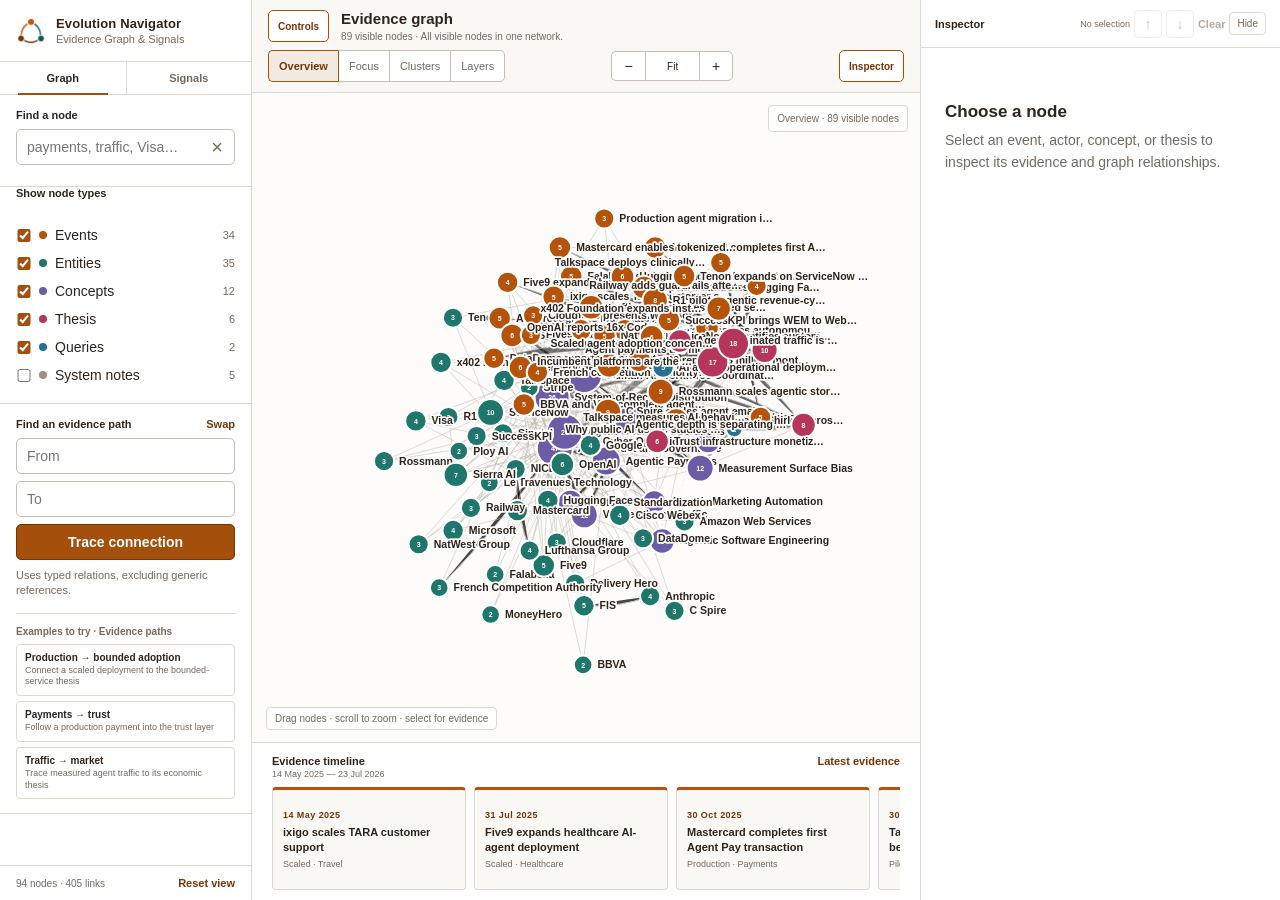
==== commit 58640b76: "Align Signals interface with graph" ====
--- a/docs/index.html
+++ b/docs/index.html
@@ -4,9 +4,9 @@
     <meta charset="utf-8">
     <meta name="viewport" content="width=device-width, initial-scale=1">
     <meta name="description" content="Explore evidence, actors, use cases, and theses shaping the AI-agent economy.">
-    <title>Agentic Evolution Navigator</title>
+    <title>Evolution Navigator · Evidence Graph &amp; Signals</title>
     <link rel="icon" href="data:image/svg+xml,%3Csvg xmlns='http://www.w3.org/2000/svg' viewBox='0 0 64 64'%3E%3Ccircle cx='32' cy='32' r='27' fill='%23faf8f5' stroke='%23a54f0c' stroke-width='4'/%3E%3Cpath d='M18 39 30 17h4l12 22h-7l-2-5H27l-2 5Zm12-11h5l-2.5-6Z' fill='%23743506'/%3E%3C/svg%3E">
-    <link rel="stylesheet" href="styles.css?v=20260725-logo">
+    <link rel="stylesheet" href="styles.css?v=20260725-brand2">
   </head>
   <body>
     <a class="skip-link" href="#graph-panel">Skip to graph</a>
@@ -15,14 +15,14 @@
         <header class="brand">
           <img class="brand-logo" src="assets/agentic-evolution-logo.png?v=20260725" alt="" aria-hidden="true">
           <div>
-            <strong>Agentic Evolution Navigator</strong>
-            <span>Evidence graph</span>
+            <strong>Evolution Navigator</strong>
+            <span>Evidence Graph &amp; Signals</span>
           </div>
         </header>
 
         <nav class="site-nav" aria-label="Navigator views">
           <a href="./" aria-current="page">Graph</a>
-          <a href="signals/">Signals <span>Prototype</span></a>
+          <a href="signals/">Signals</a>
         </nav>
 
         <div class="control-block">
--- a/docs/styles.css
+++ b/docs/styles.css
@@ -96,6 +96,7 @@
   display: flex;
   gap: 10px;
   align-items: center;
+  height: 62px;
   min-height: 62px;
   padding: 13px 16px;
   border-bottom: 1px solid var(--line);
@@ -154,14 +155,6 @@
   background: var(--primary);
   content: "";
 }
-.site-nav span {
-  display: block;
-  margin-top: 2px;
-  color: var(--thesis);
-  font-size: 8px;
-  font-weight: 700;
-}
-
 .control-block {
   padding: 14px 16px;
   border: 0;
@@ -705,7 +698,7 @@
   .app-shell { display: block; height: auto; }
   .sidebar { border-right: 0; }
   .brand { position: sticky; top: 0; z-index: 5; background: var(--surface); }
-  .site-nav { position: sticky; top: 71px; z-index: 5; background: var(--surface); }
+  .site-nav { position: sticky; top: 62px; z-index: 5; background: var(--surface); }
   .control-block { display: block; }
   .filter-list {
     display: grid;
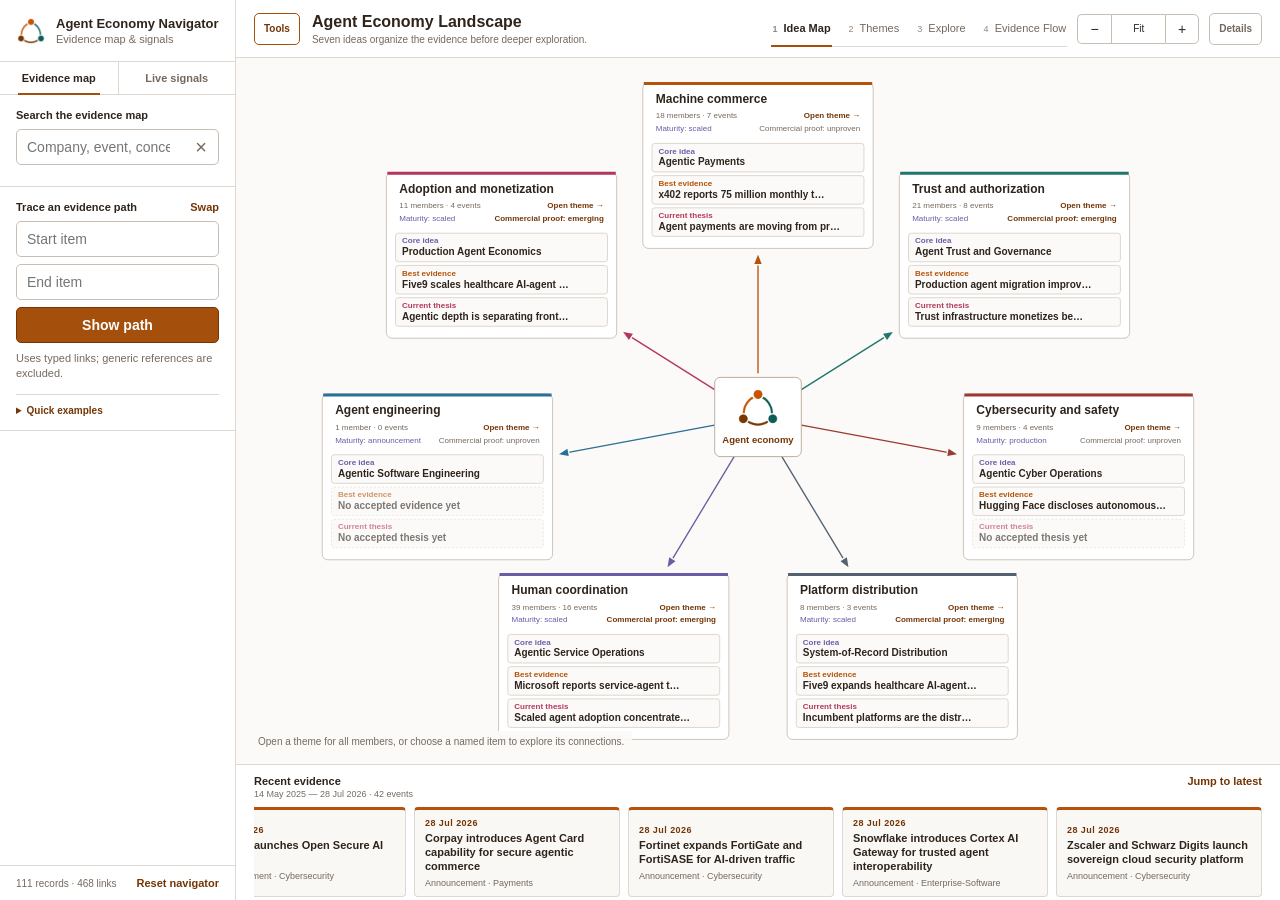
==== commit 965577aa: "Refactor navigator around evidence themes" ====
--- a/docs/index.html
+++ b/docs/index.html
@@ -4,38 +4,38 @@
     <meta charset="utf-8">
     <meta name="viewport" content="width=device-width, initial-scale=1">
     <meta name="description" content="Explore evidence, actors, use cases, and theses shaping the AI-agent economy.">
-    <title>Evolution Navigator · Evidence Graph &amp; Signals</title>
+    <title>Agent Economy Navigator · Evidence Map &amp; Signals</title>
     <link rel="icon" href="data:image/svg+xml,%3Csvg xmlns='http://www.w3.org/2000/svg' viewBox='0 0 64 64'%3E%3Ccircle cx='32' cy='32' r='27' fill='%23faf8f5' stroke='%23a54f0c' stroke-width='4'/%3E%3Cpath d='M18 39 30 17h4l12 22h-7l-2-5H27l-2 5Zm12-11h5l-2.5-6Z' fill='%23743506'/%3E%3C/svg%3E">
-    <link rel="stylesheet" href="styles.css?v=20260725-brand2">
+    <link rel="stylesheet" href="styles.css?v=20260729-ui8">
   </head>
   <body>
-    <a class="skip-link" href="#graph-panel">Skip to graph</a>
-    <div class="app-shell">
-      <aside id="graph-controls" class="sidebar" aria-label="Graph controls">
+    <a class="skip-link" href="#graph-panel">Skip to navigator</a>
+    <div class="app-shell detail-collapsed" data-current-view="map" data-theme-detail="false">
+      <aside id="graph-controls" class="sidebar" aria-label="Navigator controls">
         <header class="brand">
           <img class="brand-logo" src="assets/agentic-evolution-logo.png?v=20260725" alt="" aria-hidden="true">
           <div>
-            <strong>Evolution Navigator</strong>
-            <span>Evidence Graph &amp; Signals</span>
+            <strong>Agent Economy Navigator</strong>
+            <span>Evidence map &amp; signals</span>
           </div>
         </header>
 
         <nav class="site-nav" aria-label="Navigator views">
-          <a href="./" aria-current="page">Graph</a>
-          <a href="signals/">Signals</a>
+          <a href="index.html?view=map" aria-current="page">Evidence map</a>
+          <a href="signals/index.html">Live signals</a>
         </nav>
 
         <div class="control-block">
-          <label for="search">Find a node</label>
+          <label for="search">Search the evidence map</label>
           <div class="search-row">
-            <input id="search" type="search" placeholder="payments, traffic, Visa…" autocomplete="off" title="Keyboard shortcut: /">
+            <input id="search" type="search" placeholder="Company, event, concept…" autocomplete="off" title="Keyboard shortcut: /">
             <button id="clear-search" class="icon-button" type="button" aria-label="Clear search">×</button>
           </div>
           <div id="search-results" class="search-results" aria-live="polite"></div>
         </div>
 
         <fieldset class="control-block filter-list">
-          <legend>Show node types</legend>
+          <legend>Filter graph items</legend>
           <label><input type="checkbox" value="event" checked><span class="dot event"></span>Events <em id="count-event">0</em></label>
           <label><input type="checkbox" value="entity" checked><span class="dot entity"></span>Entities <em id="count-entity">0</em></label>
           <label><input type="checkbox" value="concept" checked><span class="dot concept"></span>Concepts <em id="count-concept">0</em></label>
@@ -47,55 +47,58 @@
 
         <div class="control-block path-controls">
           <div class="label-row">
-            <span>Find an evidence path</span>
-            <button id="swap-path" class="text-button" type="button">Swap</button>
+            <span>Trace an evidence path</span>
+            <button id="swap-path" class="text-button" type="button" aria-label="Swap start and end items">Swap</button>
           </div>
-          <label class="sr-only" for="path-from">Path from</label>
-          <input id="path-from" list="node-titles" placeholder="From">
-          <label class="sr-only" for="path-to">Path to</label>
-          <input id="path-to" list="node-titles" placeholder="To">
+          <label class="sr-only" for="path-from">Start item</label>
+          <input id="path-from" list="node-titles" placeholder="Start item">
+          <label class="sr-only" for="path-to">End item</label>
+          <input id="path-to" list="node-titles" placeholder="End item">
           <datalist id="node-titles"></datalist>
-          <button id="find-path" class="primary-button" type="button">Trace connection</button>
-          <p id="path-status" class="status-text" aria-live="polite">Uses typed relations, excluding generic references.</p>
+          <button id="find-path" class="primary-button" type="button">Show path</button>
+          <p id="path-status" class="status-text" aria-live="polite">Uses typed links; generic references are excluded.</p>
 
-          <div id="view-examples" class="example-paths" aria-label="Examples for the current graph view"></div>
+          <details class="example-disclosure">
+            <summary>Quick examples</summary>
+            <div id="view-examples" class="example-paths" aria-label="Examples for the current view"></div>
+          </details>
         </div>
 
         <footer class="sidebar-footer">
           <span id="graph-stats">Loading graph…</span>
-          <button id="reset-view" class="text-button" type="button">Reset view</button>
+          <button id="reset-view" class="text-button" type="button">Reset navigator</button>
         </footer>
       </aside>
 
       <main id="graph-panel" class="graph-panel" tabindex="-1">
         <div class="graph-toolbar">
           <div class="workspace-heading">
-            <button id="toggle-sidebar" class="panel-toggle" type="button" aria-pressed="true" aria-controls="graph-controls">Controls</button>
+            <button id="toggle-sidebar" class="panel-toggle" type="button" aria-expanded="true" aria-controls="graph-controls">Tools</button>
             <div>
-              <h1>Evidence graph</h1>
+              <h1 id="workspace-title">Agent Economy Landscape</h1>
               <p id="workspace-context">Loading graph…</p>
             </div>
           </div>
           <div class="display-controls">
-            <div id="view-switcher" class="view-switcher" role="group" aria-label="Graph view">
-              <button type="button" data-view="overview" aria-pressed="true" title="Keyboard shortcut: 1">Overview</button>
-              <button type="button" data-view="focus" aria-pressed="false" title="Keyboard shortcut: 2">Focus</button>
-              <button type="button" data-view="clusters" aria-pressed="false" title="Keyboard shortcut: 3">Clusters</button>
-              <button type="button" data-view="layers" aria-pressed="false" title="Keyboard shortcut: 4">Layers</button>
+            <div id="view-switcher" class="view-switcher" role="group" aria-label="Navigator view">
+              <button type="button" data-view="map" aria-pressed="true" title="Keyboard shortcut: 1"><span aria-hidden="true">1</span> Idea Map</button>
+              <button type="button" data-view="themes" aria-pressed="false" title="Keyboard shortcut: 2"><span aria-hidden="true">2</span> Themes</button>
+              <button type="button" data-view="focus" aria-pressed="false" title="Keyboard shortcut: 3"><span aria-hidden="true">3</span> Explore</button>
+              <button type="button" data-view="evidence" aria-pressed="false" title="Keyboard shortcut: 4"><span aria-hidden="true">4</span> Evidence Flow</button>
             </div>
-            <div class="toolbar-actions" aria-label="Graph zoom controls">
+            <div class="toolbar-actions" aria-label="Canvas zoom controls">
               <button id="zoom-out" class="tool-button" type="button" aria-label="Zoom out">−</button>
               <button id="zoom-reset" class="tool-button" type="button" aria-label="Fit visible graph">Fit</button>
               <button id="zoom-in" class="tool-button" type="button" aria-label="Zoom in">+</button>
             </div>
-            <button id="toggle-detail" class="panel-toggle" type="button" aria-pressed="true" aria-controls="detail-panel">Inspector</button>
+            <button id="toggle-detail" class="panel-toggle" type="button" aria-expanded="false" aria-controls="detail-panel">Details</button>
           </div>
         </div>
 
-        <section class="canvas-wrap" aria-label="Interactive knowledge graph">
-          <svg id="graph" role="group" aria-label="Interactive knowledge graph of AI-agent economy events and ideas">
+        <section id="canvas-wrap" class="canvas-wrap" aria-label="Agent economy idea map">
+          <svg id="graph" role="group" aria-label="Agent economy idea map">
             <g id="viewport">
-              <g id="layout-guides" aria-hidden="true"></g>
+              <g id="layout-guides"></g>
               <g id="edges"></g>
               <g id="edge-labels" aria-hidden="true"></g>
               <g id="nodes"></g>
@@ -103,48 +106,53 @@
           </svg>
           <div id="focus-controls" class="focus-controls" hidden>
             <button id="focus-back" type="button" disabled>Back</button>
-            <div class="hop-switcher" role="group" aria-label="Focus depth">
+            <div class="hop-switcher" role="group" aria-label="Explore depth">
               <button type="button" data-hops="1" aria-pressed="false">1 hop</button>
               <button type="button" data-hops="2" aria-pressed="true">2 hops</button>
             </div>
             <span id="focus-status" aria-live="polite"></span>
           </div>
-          <div id="view-status" class="view-status" aria-live="polite">Overview · all visible nodes</div>
-          <div id="empty-state" class="empty-state" hidden>No nodes match the current filters.</div>
-          <div id="graph-key" class="graph-key">Drag nodes · scroll to zoom · select for evidence</div>
+          <div id="theme-controls" class="focus-controls theme-controls" hidden>
+            <button id="theme-back" type="button">All themes</button>
+            <span id="theme-status" aria-live="polite"></span>
+          </div>
+          <div id="view-status" class="view-status" aria-live="polite"></div>
+          <div id="empty-state" class="empty-state" hidden>No items match the current filters.</div>
+          <div id="graph-key" class="graph-key">Choose a theme or named item to continue.</div>
         </section>
 
         <section class="timeline" aria-labelledby="timeline-title">
           <div class="timeline-heading">
             <div>
-              <h2 id="timeline-title">Evidence timeline</h2>
+              <h2 id="timeline-title">Recent evidence</h2>
               <span id="timeline-range"></span>
             </div>
-            <button id="timeline-latest" class="text-button" type="button">Latest evidence</button>
+            <button id="timeline-latest" class="text-button" type="button">Jump to latest</button>
           </div>
           <div id="timeline-items" class="timeline-items"></div>
         </section>
       </main>
 
-      <aside id="detail-panel" class="detail-panel" aria-label="Selected node details">
+      <aside id="detail-panel" class="detail-panel" aria-label="Selected item details" aria-hidden="true">
         <header class="inspector-header">
-          <strong>Inspector</strong>
+          <strong>Details</strong>
           <div class="inspector-actions">
             <span id="inspector-position" class="inspector-position" aria-live="polite">No selection</span>
-            <button id="node-up" class="icon-button compact" type="button" aria-label="Select previous visible node" title="Previous visible node" disabled>↑</button>
-            <button id="node-down" class="icon-button compact" type="button" aria-label="Select next visible node" title="Next visible node" disabled>↓</button>
-            <button id="clear-selection" class="text-button" type="button" disabled>Clear</button>
-            <button id="collapse-detail" class="panel-dismiss" type="button">Hide</button>
+            <button id="node-up" class="icon-button compact" type="button" aria-label="Select previous visible item" title="Previous visible item" disabled>↑</button>
+            <button id="node-down" class="icon-button compact" type="button" aria-label="Select next visible item" title="Next visible item" disabled>↓</button>
+            <button id="clear-selection" class="text-button" type="button" disabled>Deselect</button>
+            <button id="collapse-detail" class="panel-dismiss" type="button">Hide details</button>
           </div>
         </header>
         <div id="detail-empty" class="detail-empty">
-          <h2>Choose a node</h2>
-          <p>Select an event, actor, concept, or thesis to inspect its evidence and graph relationships.</p>
+          <h2>Select an item</h2>
+          <p>Choose an event, actor, concept, or thesis to review its evidence and relationships.</p>
         </div>
         <article id="detail-content" hidden></article>
       </aside>
     </div>
-    <script src="graph-layouts.js?v=20260722-refactor"></script>
-    <script src="app.js?v=20260725-logo"></script>
+    <script src="graph-data.js?v=20260729-ui8"></script>
+    <script src="graph-layouts.js?v=20260729-ui8"></script>
+    <script src="app.js?v=20260729-ui8"></script>
   </body>
 </html>
--- a/docs/styles.css
+++ b/docs/styles.css
@@ -16,8 +16,8 @@
   --system: #9a9188;
   --query: #287095;
   --focus: #0c7c6d;
-  --sidebar: 252px;
-  --detail: 360px;
+  --sidebar: 236px;
+  --detail: 380px;
   --selected: #f2ebe4;
 }
 
@@ -57,20 +57,24 @@
 
 .app-shell {
   display: grid;
-  grid-template-columns: var(--sidebar) minmax(440px, 1fr) var(--detail);
+  grid-template-columns: var(--sidebar) minmax(560px, 1fr);
   height: 100vh;
 }
 
 .app-shell.sidebar-collapsed {
-  grid-template-columns: 0 minmax(440px, 1fr) var(--detail);
+  grid-template-columns: 0 minmax(560px, 1fr);
 }
 
 .app-shell.detail-collapsed {
-  grid-template-columns: var(--sidebar) minmax(440px, 1fr) 0;
+  grid-template-columns: var(--sidebar) minmax(560px, 1fr);
 }
 
 .app-shell.sidebar-collapsed.detail-collapsed {
-  grid-template-columns: 0 minmax(440px, 1fr) 0;
+  grid-template-columns: 0 minmax(560px, 1fr);
+}
+
+.app-shell:not(.detail-collapsed) .graph-panel {
+  margin-right: var(--detail);
 }
 
 .app-shell.sidebar-collapsed .sidebar,
@@ -124,7 +128,7 @@
 }
 
 .brand strong, .brand span { display: block; }
-.brand strong { font-size: 13px; letter-spacing: .01em; }
+.brand strong { font-size: 13px; }
 .brand span { margin-top: 2px; color: var(--muted); font-size: 11px; }
 
 .site-nav {
@@ -234,11 +238,11 @@
 .filter-list em { color: var(--muted); font-size: 11px; font-style: normal; }
 
 .dot { width: 8px; height: 8px; border-radius: 50%; }
-.dot.event { background: var(--event); }
+.dot.event { border-radius: 2px; background: var(--event); }
 .dot.entity { background: var(--entity); }
-.dot.concept { background: var(--concept); }
-.dot.thesis { background: var(--thesis); }
-.dot.index { background: var(--index); }
+.dot.concept { border-radius: 1px; background: var(--concept); transform: rotate(45deg) scale(.82); }
+.dot.thesis { border-radius: 0; background: var(--thesis); clip-path: polygon(25% 0, 75% 0, 100% 50%, 75% 100%, 25% 100%, 0 50%); }
+.dot.index { border-radius: 1px; background: var(--index); }
 .dot.system { background: var(--system); }
 .dot.query { background: var(--query); }
 
@@ -275,12 +279,23 @@
 .primary-button:hover { background: var(--primary-dark); }
 .status-text { margin: 8px 0 0; color: var(--muted); font-size: 11px; line-height: 1.4; }
 
+.example-disclosure {
+  margin-top: 12px;
+  padding-top: 10px;
+  border-top: 1px solid var(--line);
+}
+
+.example-disclosure summary {
+  color: var(--primary-dark);
+  font-size: 10px;
+  font-weight: 650;
+  cursor: pointer;
+}
+
 .example-paths {
   display: grid;
   gap: 5px;
-  margin-top: 14px;
-  padding-top: 12px;
-  border-top: 1px solid var(--line);
+  margin-top: 9px;
 }
 
 .example-paths > p {
@@ -318,7 +333,7 @@
 .graph-panel {
   grid-column: 2;
   display: grid;
-  grid-template-rows: auto minmax(0, 1fr) 158px;
+  grid-template-rows: auto minmax(0, 1fr) 136px;
   min-width: 0;
   min-height: 0;
   container-type: inline-size;
@@ -330,10 +345,10 @@
   align-items: center;
   gap: 16px;
   min-width: 0;
-  min-height: 63px;
-  padding: 10px 16px;
+  min-height: 58px;
+  padding: 8px 18px;
   border-bottom: 1px solid var(--line);
-  background: var(--paper);
+  background: var(--surface);
 }
 
 .workspace-heading {
@@ -349,7 +364,7 @@
 
 h1 {
   margin: 0;
-  font-size: 15px;
+  font-size: 16px;
   font-weight: 700;
   line-height: 1.2;
 }
@@ -378,7 +393,51 @@
   flex-shrink: 0;
 }
 
-.view-switcher button, .hop-switcher button, .focus-controls > button {
+.view-switcher {
+  align-items: stretch;
+  gap: 16px;
+  min-height: 35px;
+  border-bottom: 1px solid var(--line);
+}
+
+.view-switcher button {
+  position: relative;
+  min-height: 35px;
+  padding: 0 1px;
+  border: 0;
+  border-radius: 0 !important;
+  background: transparent;
+  color: var(--muted);
+  font-size: 11px;
+  cursor: pointer;
+}
+
+.view-switcher button > span {
+  margin-right: 3px;
+  color: #94877c;
+  font-size: 9px;
+  font-variant-numeric: tabular-nums;
+}
+
+.view-switcher button:hover { color: var(--ink); }
+.view-switcher button[aria-pressed="true"] {
+  border: 0;
+  background: transparent;
+  color: var(--ink);
+  font-weight: 700;
+}
+
+.view-switcher button[aria-pressed="true"]::after {
+  position: absolute;
+  right: 0;
+  bottom: -1px;
+  left: 0;
+  height: 2px;
+  background: var(--primary);
+  content: "";
+}
+
+.hop-switcher button, .focus-controls > button {
   min-height: 32px;
   padding: 0 10px;
   border: 1px solid var(--line-strong);
@@ -389,23 +448,22 @@
   cursor: pointer;
 }
 
-.view-switcher button:first-child, .hop-switcher button:first-child, .focus-controls > button:first-child {
+.hop-switcher button:first-child, .focus-controls > button:first-child {
   border-radius: 5px 0 0 5px;
 }
 
-.view-switcher button:last-child, .hop-switcher button:last-child, .focus-controls > button:last-child {
+.hop-switcher button:last-child, .focus-controls > button:last-child {
   border-right: 1px solid var(--line-strong);
   border-radius: 0 5px 5px 0;
 }
 
-.view-switcher button[aria-pressed="true"], .hop-switcher button[aria-pressed="true"] {
+.hop-switcher button[aria-pressed="true"] {
   background: var(--selected);
   border-color: var(--primary);
   color: var(--primary-dark);
   font-weight: 700;
 }
 
-.view-switcher button[aria-pressed="true"] + button,
 .hop-switcher button[aria-pressed="true"] + button {
   border-left-color: var(--primary);
 }
@@ -435,7 +493,7 @@
   cursor: pointer;
 }
 
-.panel-toggle[aria-pressed="true"] {
+.panel-toggle[aria-expanded="true"] {
   border-color: var(--primary);
   color: var(--primary-dark);
 }
@@ -458,18 +516,23 @@
   }
 }
 
-.canvas-wrap { position: relative; min-height: 0; overflow: hidden; background: #fdfcfb; }
+.canvas-wrap {
+  position: relative;
+  min-height: 0;
+  overflow: hidden;
+  background: #fbfaf8;
+}
 
 #graph { position: relative; width: 100%; height: 100%; cursor: grab; }
 #graph:active { cursor: grabbing; }
 
-.edge { stroke: #bdb5ac; stroke-width: 1; opacity: .47; vector-effect: non-scaling-stroke; }
+.edge { stroke: #b8afa6; stroke-width: 1; opacity: .42; vector-effect: non-scaling-stroke; }
 .edge.reference { stroke-dasharray: 2 4; opacity: .18; }
 .edge.path { stroke: var(--primary); stroke-width: 2.5; opacity: 1; }
 .edge.dimmed { opacity: .025 !important; }
 .edge.focus-edge { stroke: #8d8176; stroke-width: 1.35; opacity: .78; }
 .edge.focus-context-edge { opacity: .09; }
-.edge.layer-edge { opacity: .07; }
+.edge.layer-edge { opacity: .05; }
 .edge.layer-selected-edge { stroke: #8d8176; stroke-width: 1.4; opacity: .82; }
 .edge.layer-context-edge { opacity: .045; }
 
@@ -490,14 +553,28 @@
 .edge-label.dimmed { opacity: .08; }
 
 .node { cursor: pointer; }
-.node circle { stroke: #fff; stroke-width: 2; vector-effect: non-scaling-stroke; transition: r .12s ease; }
-.node:hover circle, .node.selected circle, .node:focus-visible circle { stroke: var(--ink); stroke-width: 2.5; }
-.node.path circle { stroke: var(--primary-dark); stroke-width: 3; }
+.node .node-shape {
+  stroke: #fff;
+  stroke-width: 2;
+  vector-effect: non-scaling-stroke;
+  transition: stroke-width .12s ease, opacity .12s ease;
+}
+.node:hover .node-shape,
+.node.selected .node-shape,
+.node:focus-visible .node-shape {
+  stroke: var(--ink);
+  stroke-width: 2.6;
+}
+.node.path .node-shape { stroke: var(--primary-dark); stroke-width: 3; }
+.node-event.proof-emerging .node-shape,
+.node-event.proof-measured .node-shape { stroke: #8f4b17; stroke-width: 2.4; }
+.node-event.stage-announcement .node-shape { fill-opacity: .72; }
+.node-event.stage-pilot .node-shape { fill-opacity: .84; }
 .node.dimmed { opacity: .15; }
 .node.hidden, .edge.hidden { display: none; }
 .node text { fill: var(--ink); font-size: 10px; font-weight: 600; paint-order: stroke; stroke: #fdfcfb; stroke-width: 3px; stroke-linejoin: round; pointer-events: auto; }
 .node .node-title {
-  font-size: calc(10.5px * var(--label-scale, 1));
+  font-size: calc(11px * var(--label-scale, 1));
   stroke-width: calc(3.5px * var(--label-scale, 1));
   pointer-events: bounding-box;
 }
@@ -516,19 +593,206 @@
   pointer-events: all;
 }
 
-.node.focus-hub circle { stroke: var(--ink); stroke-width: 3.5; }
+.node.focus-hub .node-shape { stroke: var(--ink); stroke-width: 3.5; }
 .node.focus-level-2 { opacity: .9; }
-
-.cluster-boundary {
-  fill: #f7f3ee;
-  fill-opacity: .64;
-  stroke: #d9d0c7;
-  stroke-dasharray: 3 5;
+.node.theme-secondary { opacity: .46; }
+.node.theme-secondary .node-shape { stroke-dasharray: 2 2; }
+.node .node-evidence-badge {
+  fill: var(--muted);
+  font-size: calc(8px * var(--label-scale, 1));
+  font-weight: 500;
+  stroke-width: calc(3px * var(--label-scale, 1));
+}
+#graph:not([data-view="evidence"]) .node-evidence-badge { display: none; }
+
+.app-shell[data-current-view="map"] .filter-list,
+.app-shell[data-current-view="themes"][data-theme-detail="false"] .filter-list {
+  display: none;
+}
+
+.idea-map-boundary {
+  fill: #fff;
+  stroke: #cfc5bb;
   stroke-width: 1;
   vector-effect: non-scaling-stroke;
 }
-
-.cluster-label, .layer-label {
+.idea-map-theme-action {
+  fill: transparent;
+  stroke: transparent;
+  stroke-width: 1.5;
+  cursor: pointer;
+  vector-effect: non-scaling-stroke;
+}
+.idea-map-theme-action:hover,
+.idea-map-theme-action:focus-visible {
+  fill: #fffaf4;
+  stroke: var(--primary);
+  outline: none;
+}
+.idea-map-title,
+.idea-map-view-theme,
+.idea-map-meta,
+.idea-map-maturity,
+.idea-map-proof {
+  pointer-events: none;
+}
+.idea-map-title {
+  fill: var(--ink);
+  font-size: calc(12px * var(--label-scale, 1));
+  font-weight: 750;
+}
+.idea-map-view-theme {
+  fill: var(--primary-dark);
+  font-size: calc(8px * var(--label-scale, 1));
+  font-weight: 650;
+  text-anchor: end;
+}
+.idea-map-meta,
+.idea-map-maturity,
+.idea-map-proof {
+  fill: var(--muted);
+  font-size: calc(8px * var(--label-scale, 1));
+}
+.idea-map-maturity { fill: var(--concept); }
+.idea-map-proof { text-anchor: end; }
+.idea-map-proof.proof-emerging { fill: var(--primary-dark); font-weight: 700; }
+.idea-map-proof.proof-measured { fill: var(--entity); font-weight: 750; }
+.idea-map-representative { cursor: pointer; }
+.idea-map-representative rect {
+  fill: #fbfaf8;
+  stroke: #ded7cf;
+  stroke-width: 1;
+  vector-effect: non-scaling-stroke;
+}
+.idea-map-representative:hover rect,
+.idea-map-representative:focus-visible rect {
+  fill: #fff5e9;
+  stroke: var(--primary);
+}
+.idea-map-representative:focus-visible { outline: none; }
+.idea-map-representative-role,
+.idea-map-representative-title { pointer-events: none; }
+.idea-map-representative-role {
+  fill: var(--muted);
+  font-size: calc(8px * var(--label-scale, 1));
+  font-weight: 650;
+}
+.idea-map-representative-title {
+  fill: var(--ink);
+  font-size: calc(10px * var(--label-scale, 1));
+  font-weight: 600;
+}
+.idea-map-representative.representative-concept .idea-map-representative-role { fill: var(--concept); }
+.idea-map-representative.representative-evidence .idea-map-representative-role { fill: var(--event); }
+.idea-map-representative.representative-synthesis .idea-map-representative-role { fill: var(--thesis); }
+.idea-map-representative.representative-missing {
+  cursor: default;
+  opacity: .62;
+}
+.idea-map-representative.representative-missing rect {
+  fill: #faf8f5;
+  stroke-dasharray: 2 2;
+}
+
+.theme-anchor { cursor: pointer; }
+.theme-spoke {
+  stroke: #d8cfc6;
+  stroke-width: 1.15;
+  vector-effect: non-scaling-stroke;
+}
+.theme-boundary {
+  fill: #fff;
+  fill-opacity: .97;
+  stroke: #cfc5bb;
+  stroke-width: 1;
+  vector-effect: non-scaling-stroke;
+}
+.theme-anchor:hover .theme-boundary,
+.theme-anchor:focus-visible .theme-boundary {
+  fill: #fffaf4;
+  stroke: var(--primary);
+}
+.theme-accent { stroke-width: 3; vector-effect: non-scaling-stroke; }
+.theme-order-0 .theme-accent { stroke: var(--event); }
+.theme-order-1 .theme-accent { stroke: var(--entity); }
+.theme-order-2 .theme-accent { stroke: #9b3a32; }
+.theme-order-3 .theme-accent { stroke: var(--index); }
+.theme-order-4 .theme-accent { stroke: var(--concept); }
+.theme-order-5 .theme-accent { stroke: var(--query); }
+.theme-order-6 .theme-accent { stroke: var(--thesis); }
+
+.theme-label {
+  fill: var(--ink);
+  font-size: calc(12px * var(--label-scale, 1));
+  font-weight: 700;
+  pointer-events: none;
+}
+.theme-label-meta,
+.theme-label-maturity,
+.theme-label-proof,
+.theme-label-definition {
+  fill: var(--muted);
+  font-size: calc(8.5px * var(--label-scale, 1));
+  font-weight: 500;
+}
+.theme-label-maturity { fill: var(--concept); }
+.theme-label-proof.proof-emerging { fill: var(--primary-dark); font-weight: 700; }
+.theme-label-proof.proof-measured { fill: var(--entity); font-weight: 750; }
+.theme-label-definition { fill: #65594f; font-size: calc(7.5px * var(--label-scale, 1)); }
+.theme-open-action {
+  fill: var(--primary-dark);
+  font-size: calc(8px * var(--label-scale, 1));
+  font-weight: 650;
+  text-anchor: end;
+  pointer-events: none;
+}
+.idea-map-direction {
+  pointer-events: none;
+}
+.idea-map-arrow {
+  stroke: #b9afa6;
+  stroke-width: 1.35;
+  stroke-linecap: round;
+  vector-effect: non-scaling-stroke;
+}
+.idea-map-arrowhead {
+  fill: #8d8176;
+}
+.idea-map-direction.theme-order-0 .idea-map-arrow { stroke: var(--event); }
+.idea-map-direction.theme-order-0 .idea-map-arrowhead { fill: var(--event); }
+.idea-map-direction.theme-order-1 .idea-map-arrow { stroke: var(--entity); }
+.idea-map-direction.theme-order-1 .idea-map-arrowhead { fill: var(--entity); }
+.idea-map-direction.theme-order-2 .idea-map-arrow { stroke: #9b3a32; }
+.idea-map-direction.theme-order-2 .idea-map-arrowhead { fill: #9b3a32; }
+.idea-map-direction.theme-order-3 .idea-map-arrow { stroke: var(--index); }
+.idea-map-direction.theme-order-3 .idea-map-arrowhead { fill: var(--index); }
+.idea-map-direction.theme-order-4 .idea-map-arrow { stroke: var(--concept); }
+.idea-map-direction.theme-order-4 .idea-map-arrowhead { fill: var(--concept); }
+.idea-map-direction.theme-order-5 .idea-map-arrow { stroke: var(--query); }
+.idea-map-direction.theme-order-5 .idea-map-arrowhead { fill: var(--query); }
+.idea-map-direction.theme-order-6 .idea-map-arrow { stroke: var(--thesis); }
+.idea-map-direction.theme-order-6 .idea-map-arrowhead { fill: var(--thesis); }
+.economy-hub {
+  pointer-events: none;
+}
+.economy-hub-plate {
+  fill: #fff;
+  stroke: #bfae9e;
+  stroke-width: 1;
+  vector-effect: non-scaling-stroke;
+}
+.economy-hub-logo {
+  pointer-events: none;
+}
+.economy-hub-label {
+  fill: var(--primary-dark);
+  font-size: calc(9.5px * var(--label-scale, 1));
+  font-weight: 750;
+  text-anchor: middle;
+  pointer-events: none;
+}
+
+.layer-label {
   fill: #65594f;
   font-size: calc(10px * var(--label-scale, 1));
   font-weight: 700;
@@ -536,18 +800,14 @@
   pointer-events: none;
 }
 
-.cluster-label-count {
-  fill: var(--muted);
-  font-size: calc(8px * var(--label-scale, 1));
-  font-weight: 500;
-}
-
 .layer-rule {
   stroke: #ddd5cd;
   stroke-dasharray: 3 6;
   stroke-width: 1;
   vector-effect: non-scaling-stroke;
 }
+.layer-band { fill: #f8f5f1; stroke: #e5ded7; stroke-width: 1; vector-effect: non-scaling-stroke; }
+.layer-band-alt { fill: #fdfcfb; }
 
 .focus-controls {
   position: absolute;
@@ -570,6 +830,8 @@
 }
 .focus-controls > button:disabled { cursor: default; opacity: .42; }
 .focus-controls span { max-width: 310px; color: var(--muted); font-size: 10px; line-height: 1.3; }
+.theme-controls { max-width: min(620px, calc(100% - 24px)); }
+.theme-controls span { max-width: 500px; }
 
 .view-status {
   position: absolute;
@@ -578,9 +840,9 @@
   z-index: 2;
   max-width: 290px;
   padding: 6px 8px;
-  border: 1px solid var(--line);
-  border-radius: 4px;
-  background: rgba(255,255,255,.9);
+  border: 0;
+  border-radius: 0;
+  background: transparent;
   color: var(--muted);
   font-size: 10px;
   line-height: 1.3;
@@ -590,15 +852,16 @@
 .view-status[hidden] {
   display: none;
 }
+.view-status.summary-status { top: auto; bottom: 42px; }
 
 .graph-key {
   position: absolute;
   left: 14px;
   bottom: 12px;
   padding: 5px 8px;
-  border: 1px solid var(--line);
-  border-radius: 4px;
-  background: rgba(255,255,255,.9);
+  border: 0;
+  border-radius: 0;
+  background: rgba(251,250,248,.92);
   color: var(--muted);
   font-size: 10px;
 }
@@ -606,15 +869,15 @@
 .empty-state { position: absolute; inset: 0; display: grid; place-items: center; color: var(--muted); }
 .empty-state[hidden] { display: none; }
 
-.timeline { min-width: 0; padding: 12px 20px 15px; border-top: 1px solid var(--line); background: var(--surface); }
+.timeline { min-width: 0; padding: 10px 18px 12px; border-top: 1px solid var(--line); background: var(--surface); }
 .timeline-heading { display: flex; justify-content: space-between; align-items: flex-start; margin-bottom: 8px; }
 .timeline h2 { margin: 0; font-size: 11px; }
 .timeline-heading span { display: block; margin-top: 2px; color: var(--muted); font-size: 9px; }
 .timeline-items { display: flex; gap: 8px; overflow-x: auto; padding-bottom: 6px; scroll-snap-type: x proximity; }
 .timeline-item {
-  flex: 0 0 194px;
-  min-height: 103px;
-  padding: 9px 10px;
+  flex: 0 0 206px;
+  min-height: 84px;
+  padding: 8px 10px;
   border: 1px solid var(--line);
   border-top: 3px solid var(--event);
   border-radius: 4px;
@@ -625,10 +888,22 @@
 }
 .timeline-item:hover, .timeline-item.selected { border-color: var(--primary); background: #fffaf4; }
 .timeline-item time { display: block; color: var(--primary-dark); font-size: 9px; font-weight: 700; letter-spacing: .05em; }
-.timeline-item strong { display: block; margin-top: 5px; font-size: 11px; line-height: 1.3; }
+.timeline-item strong { display: block; margin-top: 4px; font-size: 11px; line-height: 1.25; }
 .timeline-item span { display: block; margin-top: 5px; color: var(--muted); font-size: 9px; text-transform: capitalize; }
-
-.detail-panel { grid-column: 3; overflow-y: auto; border-left: 1px solid var(--line); }
+.timeline-empty { margin: 12px 0; color: var(--muted); font-size: 11px; }
+#timeline-latest:disabled { color: var(--muted); cursor: default; opacity: .5; }
+
+.detail-panel {
+  position: fixed;
+  top: 0;
+  right: 0;
+  bottom: 0;
+  z-index: 10;
+  width: var(--detail);
+  overflow-y: auto;
+  border-left: 1px solid var(--line-strong);
+  box-shadow: -2px 0 8px rgba(46, 36, 28, .08);
+}
 .inspector-header {
   position: sticky;
   top: 0;
@@ -668,6 +943,30 @@
 .detail-title { margin: 9px 0 8px; font-size: 21px; font-weight: 650; line-height: 1.22; }
 .connection-summary { margin: -3px 0 11px; color: var(--primary-dark); font-size: 10px; font-weight: 650; }
 .detail-summary { margin: 0; color: #51473e; line-height: 1.62; }
+.theme-inspector {
+  margin: 17px 0 0;
+  padding: 11px 0;
+  border-top: 1px solid var(--line);
+  border-bottom: 1px solid var(--line);
+}
+.theme-inspector p { margin: 0 0 8px; }
+.theme-inspector p:last-child { margin-bottom: 0; }
+.theme-inspector small, .theme-inspector strong, .theme-inspector span { display: block; }
+.theme-inspector small { color: var(--muted); font-size: 8px; letter-spacing: .08em; text-transform: uppercase; }
+.theme-inspector strong, .theme-inspector span { margin-top: 3px; font-size: 11px; line-height: 1.45; }
+.evidence-badges { display: flex; flex-wrap: wrap; gap: 5px; margin: 12px 0 2px; }
+.evidence-badges span {
+  padding: 4px 6px;
+  border: 1px solid var(--line);
+  border-radius: 3px;
+  background: var(--paper);
+  color: var(--muted);
+  font-size: 8px;
+  font-weight: 650;
+  text-transform: capitalize;
+}
+.evidence-badges .proof-emerging { border-color: #d9ab82; color: var(--primary-dark); }
+.evidence-badges .proof-measured { border-color: #8ab9af; color: var(--entity); }
 .meta-grid { display: grid; grid-template-columns: 1fr 1fr; gap: 1px; margin: 18px 0; border: 1px solid var(--line); background: var(--line); }
 .meta-item { min-width: 0; padding: 9px; background: var(--surface); }
 .meta-item dt { color: var(--muted); font-size: 9px; letter-spacing: .06em; text-transform: uppercase; }
@@ -687,6 +986,10 @@
 
 @media (max-width: 1050px) {
   :root { --sidebar: 232px; --detail: 292px; }
+  .app-shell { grid-template-columns: var(--sidebar) minmax(420px, 1fr); }
+  .app-shell.sidebar-collapsed { grid-template-columns: 0 minmax(420px, 1fr); }
+  .app-shell.detail-collapsed { grid-template-columns: var(--sidebar) minmax(420px, 1fr); }
+  .app-shell.sidebar-collapsed.detail-collapsed { grid-template-columns: 0 minmax(420px, 1fr); }
   .control-block { padding-left: 14px; padding-right: 14px; }
   .brand { padding-left: 14px; }
   .display-controls { gap: 6px; }
@@ -696,6 +999,7 @@
 @media (max-width: 800px) {
   body { overflow: auto; }
   .app-shell { display: block; height: auto; }
+  .app-shell:not(.detail-collapsed) .graph-panel { margin-right: 0; }
   .sidebar { border-right: 0; }
   .brand { position: sticky; top: 0; z-index: 5; background: var(--surface); }
   .site-nav { position: sticky; top: 62px; z-index: 5; background: var(--surface); }
@@ -707,7 +1011,7 @@
   }
   .filter-list legend { grid-column: 1 / -1; }
   .sidebar-footer { margin: 0; }
-  .graph-panel { grid-template-rows: auto 64vh 158px; }
+  .graph-panel { grid-template-rows: auto 64vh 140px; }
   .graph-toolbar { align-items: stretch; flex-direction: column; flex-wrap: nowrap; gap: 9px; }
   .workspace-heading { justify-content: space-between; }
   .workspace-heading .panel-toggle { flex: 0 0 auto; }
@@ -722,16 +1026,34 @@
   .focus-controls { top: 10px; left: 10px; right: 10px; flex-wrap: wrap; }
   .focus-controls button { min-height: 40px; }
   .focus-controls span { flex: 1 0 100%; max-width: none; }
-  .view-status { top: auto; right: 10px; bottom: 44px; max-width: 230px; }
-  .detail-panel { min-height: 360px; border-left: 0; border-top: 1px solid var(--line); }
+  .view-status { display: none; }
+  .detail-panel {
+    position: static;
+    width: auto;
+    min-height: 360px;
+    border-top: 1px solid var(--line);
+    border-left: 0;
+    box-shadow: none;
+  }
   .inspector-header { scroll-margin-top: 0; }
 }
 
-@media (max-width: 520px) {
+@media (max-width: 560px) {
+  .app-shell[data-current-view="map"] .graph-panel {
+    grid-template-rows: auto 1600px 140px;
+  }
+}
+
+@media (max-width: 560px) {
+  .app-shell[data-current-view="themes"] .graph-panel {
+    grid-template-rows: auto 1180px 140px;
+  }
+  .app-shell[data-current-view="evidence"] .graph-panel { grid-template-rows: auto 1840px 140px; }
   .display-controls {
     display: grid;
     grid-template-columns: 1fr auto;
     align-items: center;
+    width: auto;
   }
   .view-switcher { grid-column: 1 / -1; width: 100%; }
   .toolbar-actions { justify-self: start; }
